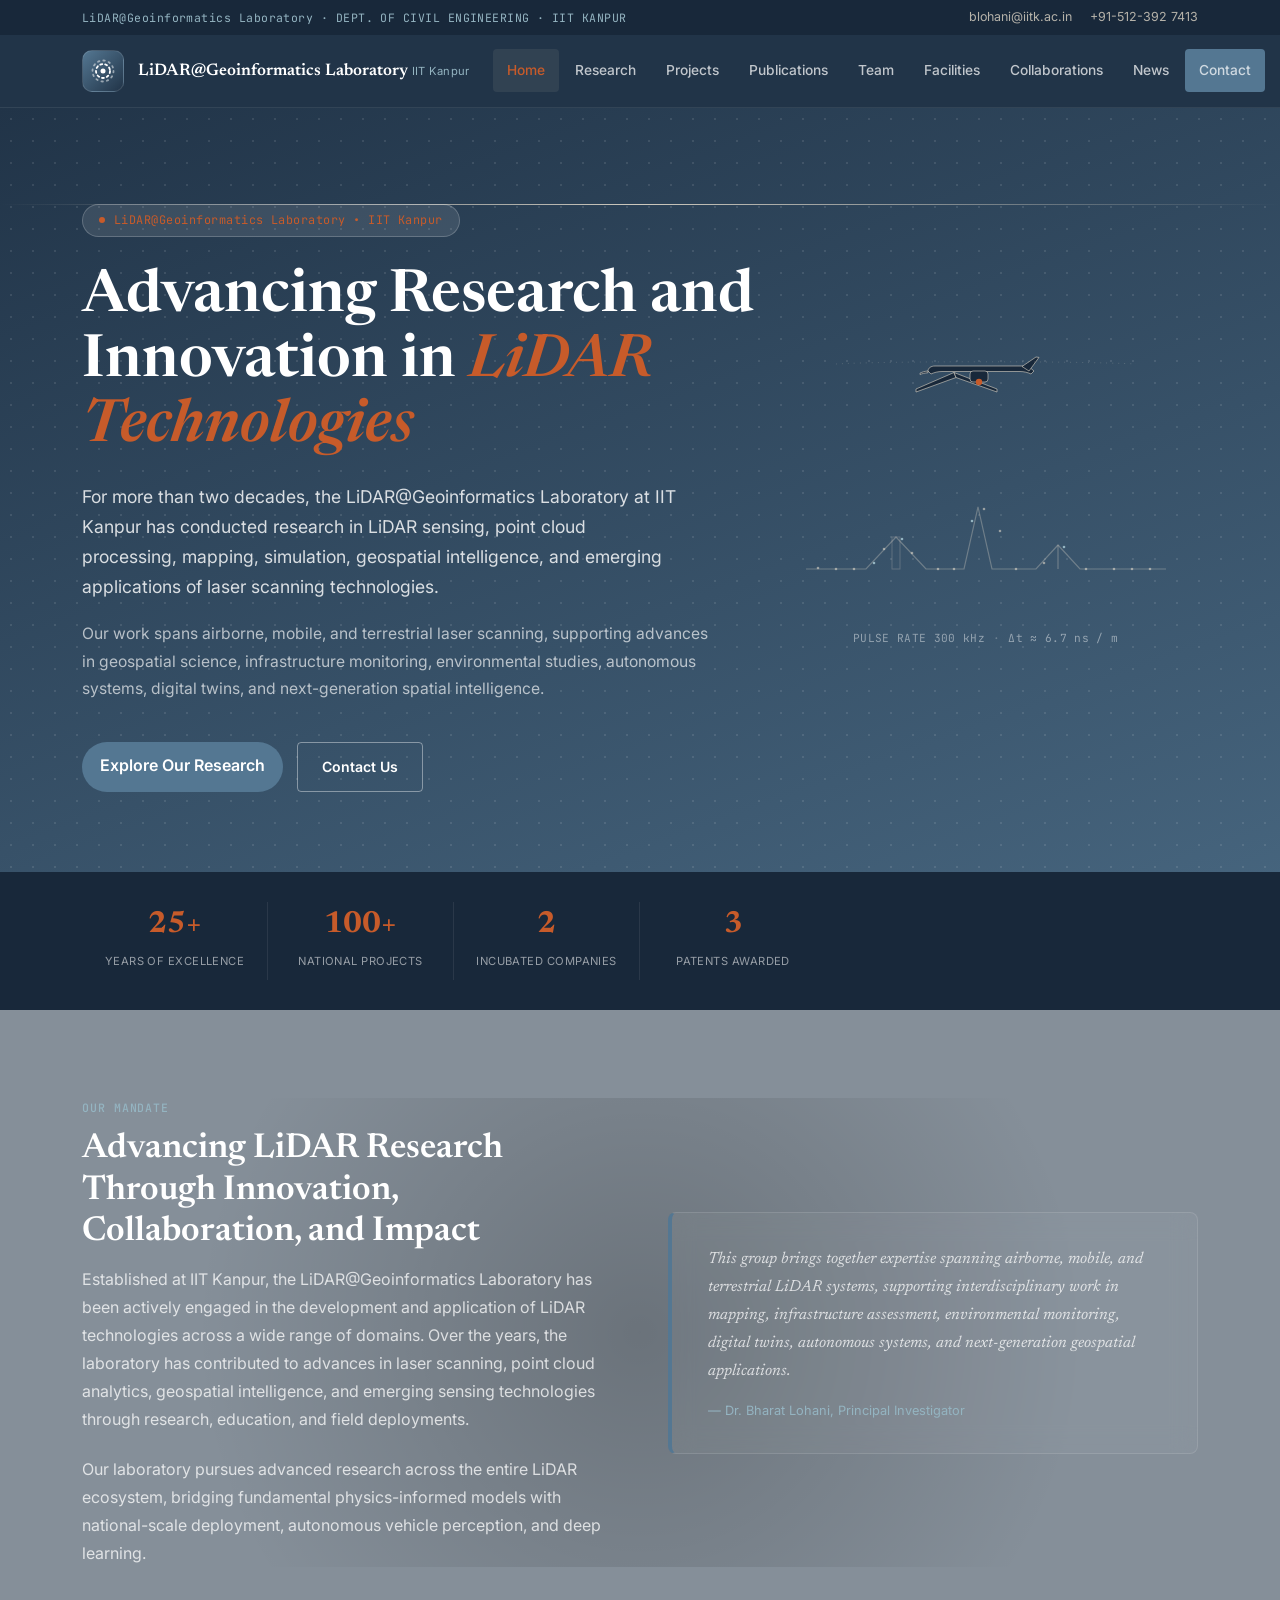
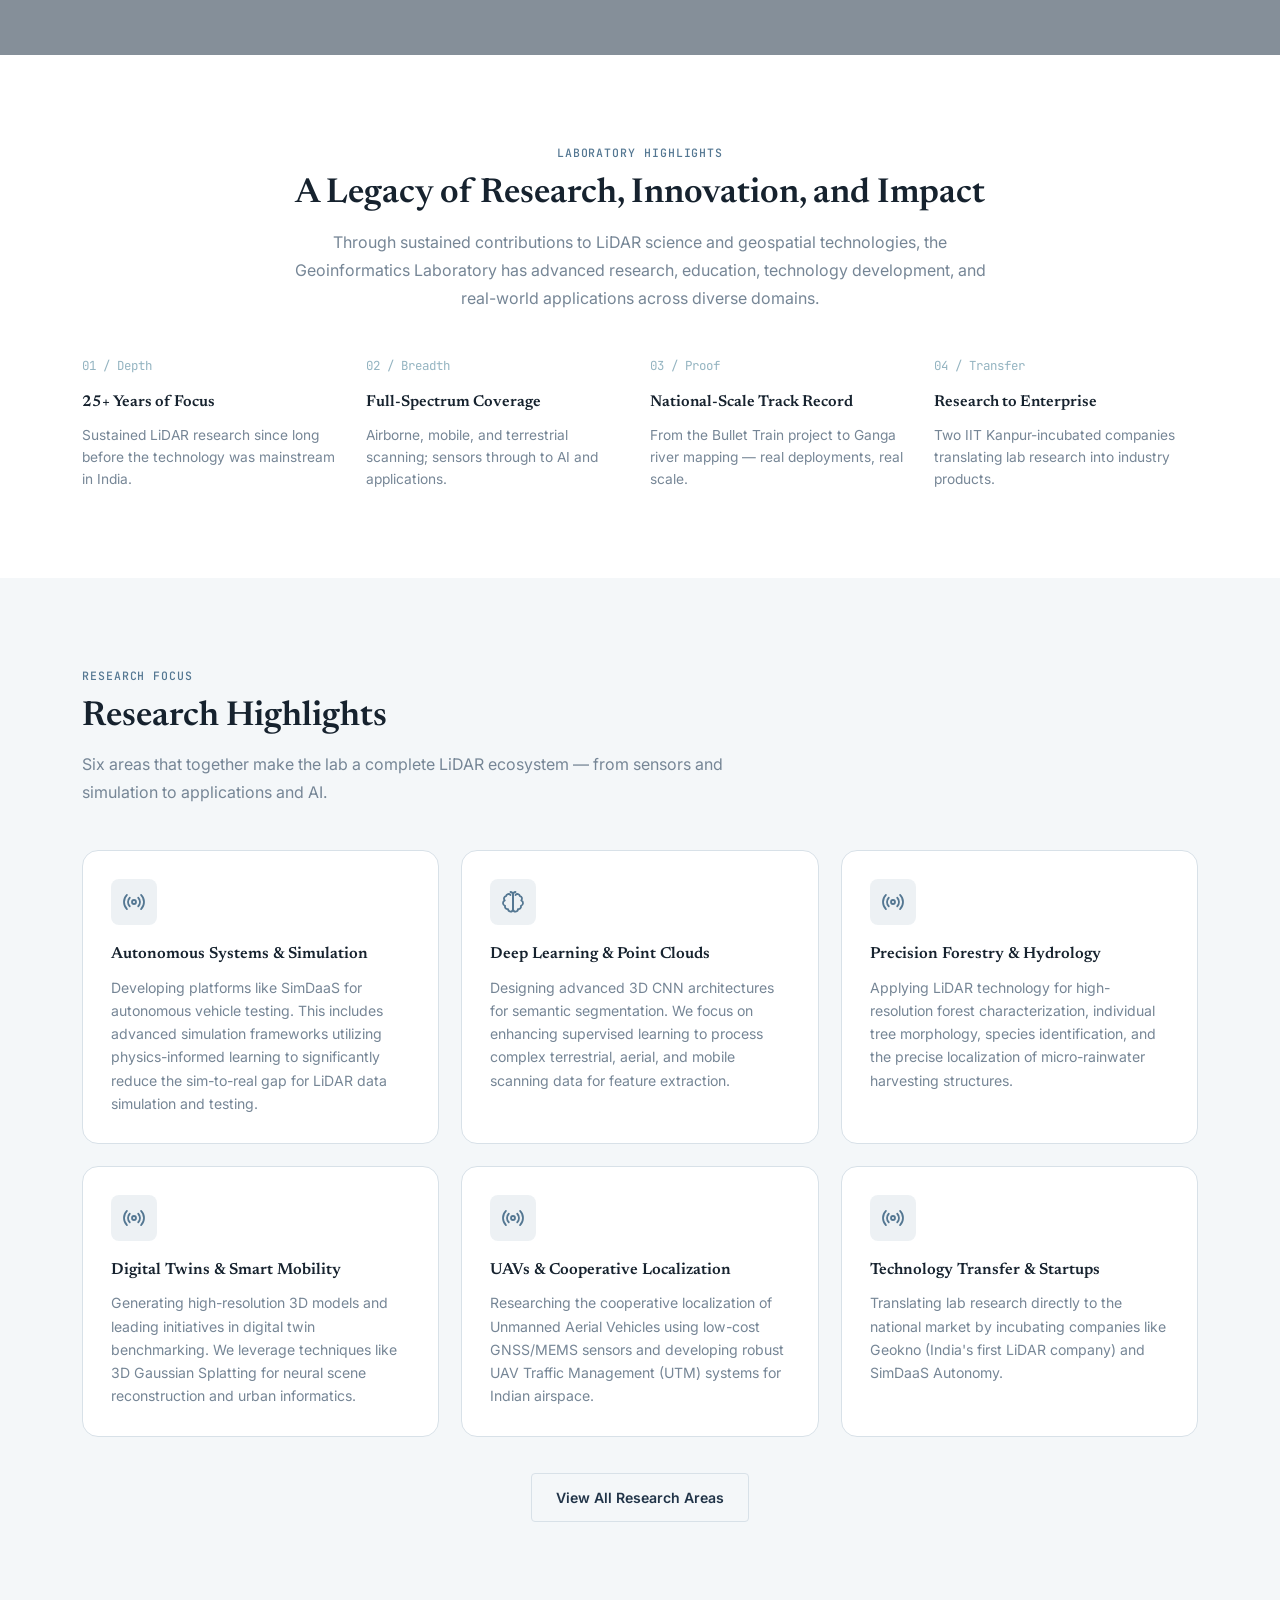
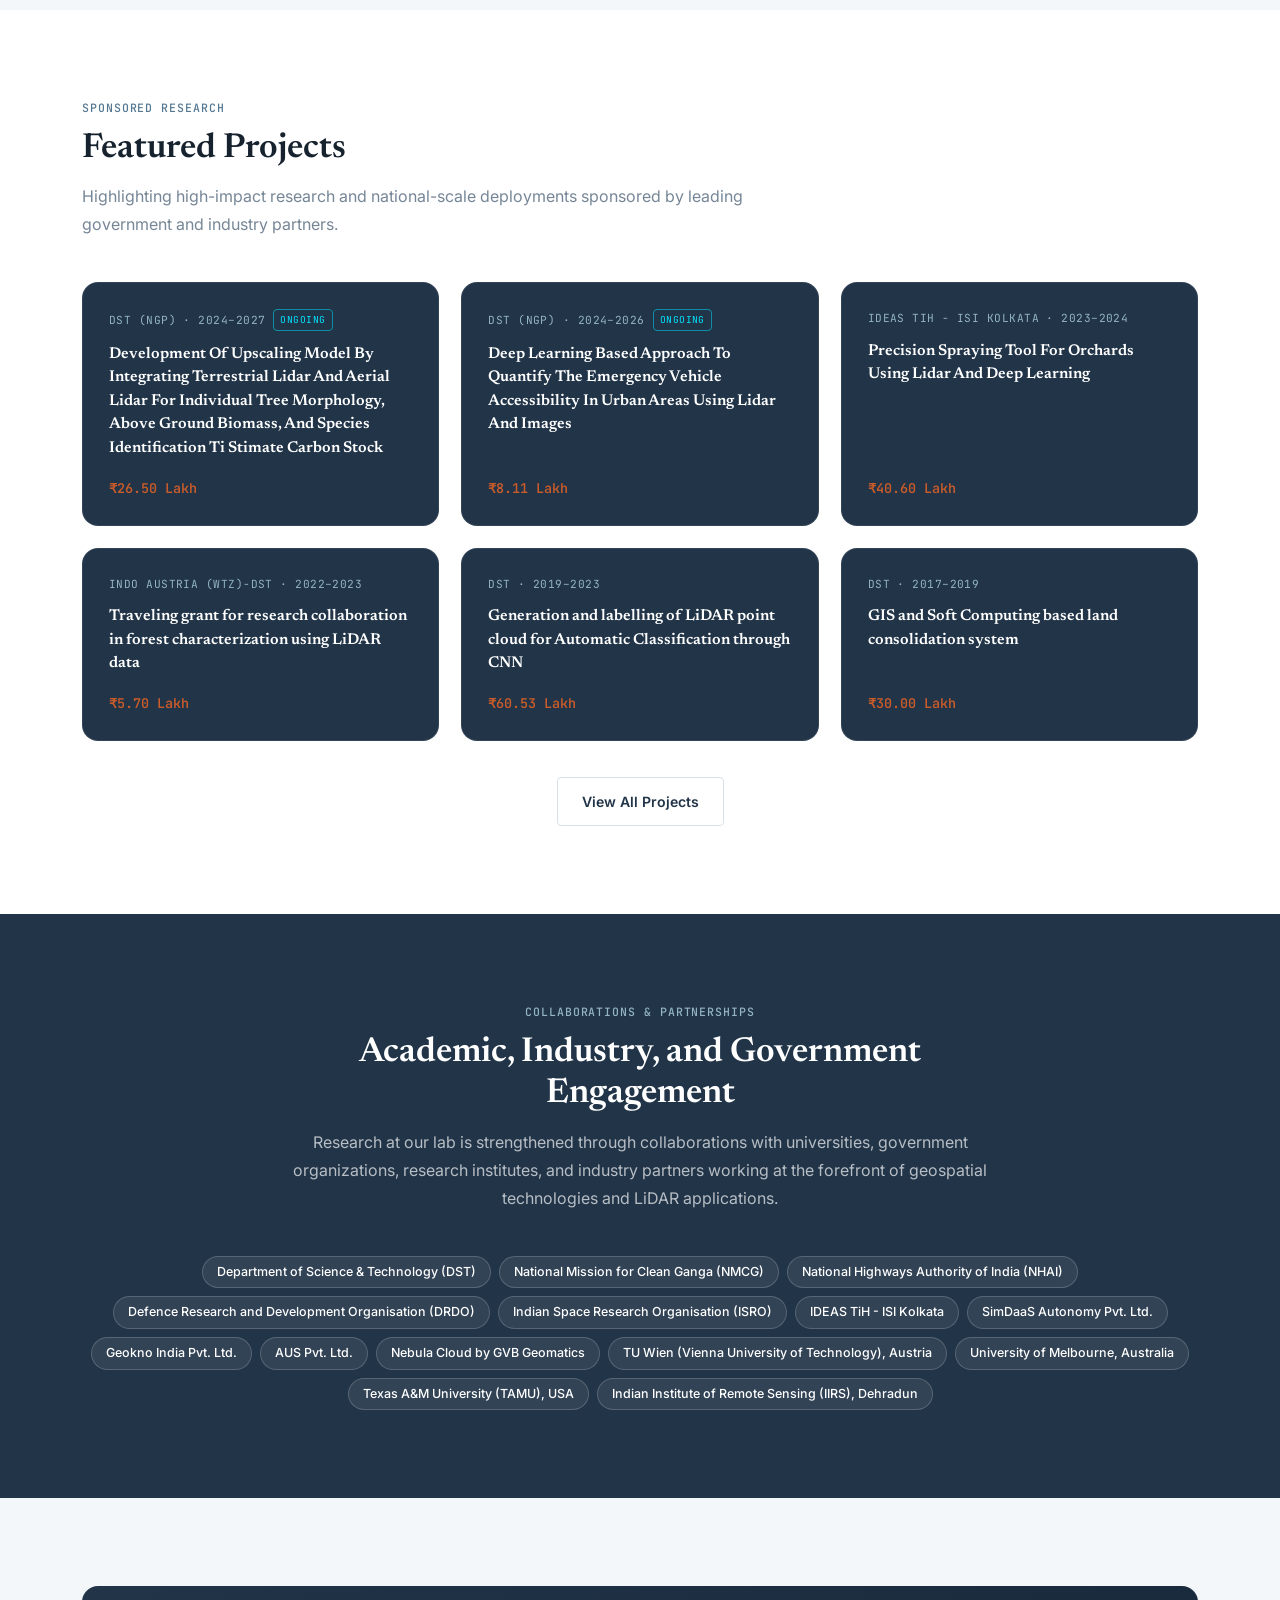
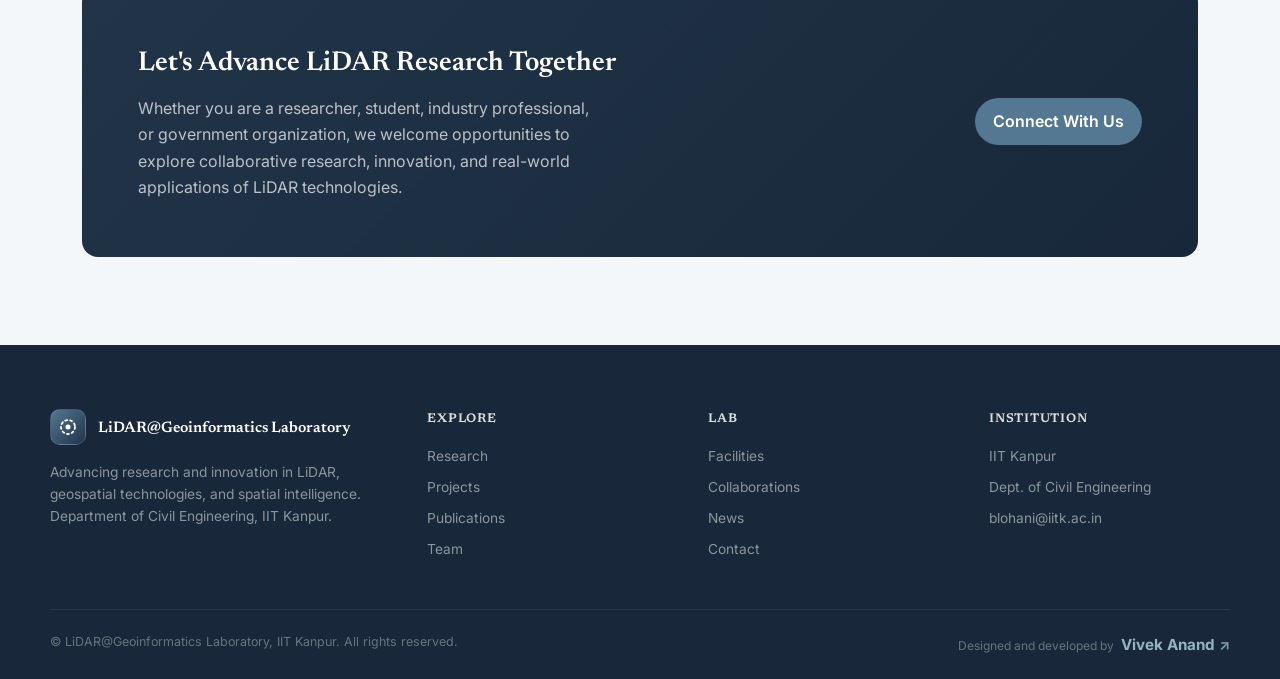
==== index.html @ 69f72c07 "Add files via upload" ====
<!DOCTYPE html>
<html lang="en">
<head>
<meta charset="UTF-8">
<meta name="viewport" content="width=device-width, initial-scale=1.0">
<title>LiDAR@Geoinformatics Laboratory | Department of Civil Engineering | IIT Kanpur</title>
<meta name="description" content="LiDAR@Geoinformatics Laboratory is a research group within the Geoinformatics Specialization, IIT Kanpur, advancing research in LiDAR sensing, geospatial science, point cloud analytics, mapping, digital twins, and spatial intelligence applications.">
<link rel="preconnect" href="https://fonts.googleapis.com">
<link rel="preconnect" href="https://fonts.gstatic.com" crossorigin>
<link rel="stylesheet" href="css/style.css">
<style>
  /* ── Home-only styles ── */
  .hero {
    background: linear-gradient(160deg, var(--navy) 0%, var(--steel) 140%);
    color: var(--white); position: relative; overflow: hidden;
    padding: 96px 0 80px;
  }
  .hero-inner { position: relative; z-index: 1; max-width: 760px; }
  .hero-eyebrow {
    display: inline-flex; align-items: center; gap: 9px;
    background: rgba(255,255,255,0.10); border: 1px solid rgba(255,255,255,0.2);
    border-radius: 100px; padding: 6px 16px;
    font-family: var(--f-mono); font-size: 0.74rem; letter-spacing: 0.04em;
    color: var(--sand); margin-bottom: 28px;
  }
  .hero-eyebrow .dot { width: 6px; height: 6px; border-radius: 50%; background: var(--sand); flex-shrink: 0; }
  .hero h1 {
    font-size: clamp(2.3rem, 5vw, 3.7rem); font-weight: 600; line-height: 1.1;
    color: var(--white); margin-bottom: 22px;
  }
  .hero h1 .accent { color: var(--sand); font-style: italic; }
  .hero-sub {
    font-size: 1.1rem; color: rgba(255,255,255,0.82); line-height: 1.7;
    max-width: 600px; margin-bottom: 18px;
  }
  .hero-tagline2 {
    font-size: 0.98rem; color: rgba(255,255,255,0.65); line-height: 1.75;
    max-width: 640px; margin-bottom: 40px;
  }
  .hero-ctas { display: flex; gap: 14px; flex-wrap: wrap; }
  .hero-side {
    position: absolute; right: 0; top: 0; bottom: 0; width: 46%;
    display: flex; align-items: center; justify-content: center;
  }
  @media (max-width: 980px) { .hero-side { display: none; } }

  /* ── LiDAR scanner visual ── */
  .lidar-wrap { position: relative; width: 380px; max-width: 100%; }
  .lidar-svg { width: 100%; height: auto; display: block; overflow: visible; }

  .lidar-sensor-body { fill: var(--navy-deep); stroke: rgba(234,224,207,0.55); stroke-width: 1; }
  .lidar-sensor-lens { fill: var(--sand); }
  .lidar-mast { stroke: rgba(234,224,207,0.35); stroke-width: 1.5; }

  .lidar-beam {
    stroke: var(--sand);
    stroke-width: 1.1;
    stroke-linecap: round;
    transform-origin: 183px 51px;
    opacity: 0;
    animation: beamFire 2.4s ease-in-out infinite;
  }
  .lidar-beam:nth-child(1) { animation-delay: 0s; }
  .lidar-beam:nth-child(2) { animation-delay: 0.12s; }
  .lidar-beam:nth-child(3) { animation-delay: 0.24s; }
  .lidar-beam:nth-child(4) { animation-delay: 0.36s; }
  .lidar-beam:nth-child(5) { animation-delay: 0.48s; }
  .lidar-beam:nth-child(6) { animation-delay: 0.60s; }
  .lidar-beam:nth-child(7) { animation-delay: 0.72s; }
  .lidar-beam:nth-child(8)  { animation-delay: 0.84s; }
  .lidar-beam:nth-child(9)  { animation-delay: 0.96s; }
  .lidar-beam:nth-child(10) { animation-delay: 1.08s; }
  .lidar-beam:nth-child(11) { animation-delay: 1.20s; }
  .lidar-beam:nth-child(12) { animation-delay: 1.32s; }
  .lidar-beam:nth-child(13) { animation-delay: 1.44s; }
  .lidar-beam:nth-child(14) { animation-delay: 1.56s; }
  .lidar-beam:nth-child(15) { animation-delay: 1.68s; }
  .lidar-beam:nth-child(16) { animation-delay: 1.80s; }
  .lidar-beam:nth-child(17) { animation-delay: 1.92s; }
  .lidar-beam:nth-child(18) { animation-delay: 2.04s; }
  .lidar-beam:nth-child(19) { animation-delay: 2.16s; }
  .lidar-beam:nth-child(20) { animation-delay: 2.28s; }
  .lidar-beam:nth-child(21) { animation-delay: 2.40s; }
  .lidar-beam:nth-child(22) { animation-delay: 2.52s; }
  .lidar-beam:nth-child(23) { animation-delay: 2.64s; }
  .lidar-beam:nth-child(24) { animation-delay: 2.76s; }
  .lidar-beam:nth-child(25) { animation-delay: 2.88s; }
  .lidar-beam:nth-child(26) { animation-delay: 3.00s; }
  .lidar-beam:nth-child(27) { animation-delay: 3.12s; }
  .lidar-beam:nth-child(28) { animation-delay: 3.24s; }
  .lidar-beam:nth-child(29) { animation-delay: 3.36s; }
  .lidar-beam:nth-child(30) { animation-delay: 3.48s; }
  .lidar-beam:nth-child(31) { animation-delay: 3.60s; }
  .lidar-beam:nth-child(32) { animation-delay: 3.72s; }
  .lidar-beam:nth-child(33) { animation-delay: 3.84s; }
  .lidar-beam:nth-child(34) { animation-delay: 3.96s; }
  .lidar-beam:nth-child(35) { animation-delay: 4.08s; }
  .lidar-beam:nth-child(36) { animation-delay: 4.20s; }
  @keyframes beamFire {
    0%   { opacity: 0; }
    6%   { opacity: 0.95; }
    28%  { opacity: 0.55; }
    40%  { opacity: 0; }
    100% { opacity: 0; }
  }

  .lidar-return {
    fill: var(--mist);
    opacity: 0;
    animation: returnPing 2.4s ease-in-out infinite;
  }
  @keyframes returnPing {
    0%   { opacity: 0; r: 1.4; }
    32%  { opacity: 0; }
    38%  { opacity: 1; r: 2.6; }
    55%  { opacity: 0.9; r: 1.8; }
    75%  { opacity: 0; r: 1.8; }
    100% { opacity: 0; }
  }

  .lidar-terrain { fill: none; stroke: rgba(234,224,207,0.3); stroke-width: 1.2; }
  .lidar-point { fill: rgba(234,224,207,0.55); }
  .lidar-point.bright { fill: var(--mist); }

  .lidar-caption {
    margin-top: 18px; text-align: center;
    font-family: var(--f-mono); font-size: 0.7rem; color: rgba(255,255,255,0.45);
    letter-spacing: 0.03em;
  }
  .lidar-caption .sep { margin: 0 8px; color: rgba(255,255,255,0.25); }

  /* Mission */
  .mission-quote {
    background: var(--white); border: 1px solid var(--line); border-left: 4px solid var(--steel);
    border-radius: var(--r); padding: 32px 36px; font-family: var(--f-display);
    font-size: 1.2rem; font-style: italic; color: var(--ink); line-height: 1.6;
  }
  .mission-quote cite { display: block; margin-top: 16px; font-family: var(--f-body); font-style: normal; font-size: 0.8rem; color: var(--muted); }

  /* Why unique */
  .why-grid { display: grid; grid-template-columns: repeat(4, 1fr); gap: 20px; }
  .why-card { text-align: left; }
  .why-num { font-family: var(--f-mono); font-size: 0.78rem; color: var(--mist); margin-bottom: 14px; }

  /* Featured projects strip */
  .feat-projects { display: grid; grid-template-columns: repeat(3, 1fr); gap: 22px; }
  .feat-card {
    background: var(--navy); color: rgba(255,255,255,0.85); border-radius: var(--r-lg);
    padding: 26px; border: 1px solid rgba(255,255,255,0.08);
  }
  .feat-card .ftag { font-family: var(--f-mono); font-size: 0.7rem; color: var(--mist); letter-spacing: 0.04em; text-transform: uppercase; margin-bottom: 12px; display: block; }
  .feat-card h3 { color: var(--white); font-size: 0.98rem; margin-bottom: 10px; line-height: 1.5; }
  .feat-card p { font-size: 0.84rem; color: rgba(255,255,255,0.6); }

  /* CTA band */
  .cta-band {
    background: linear-gradient(135deg, var(--navy) 0%, var(--navy-deep) 100%);
    color: var(--white); border-radius: var(--r-lg); padding: 56px 56px;
    display: flex; align-items: center; justify-content: space-between; gap: 32px; flex-wrap: wrap;
  }
  .cta-band h2 { color: var(--white); font-size: 1.7rem; max-width: 480px; }
  .cta-band p { color: rgba(255,255,255,0.7); margin-top: 8px; max-width: 460px; }

  @media (max-width: 980px) {
    .why-grid { grid-template-columns: 1fr 1fr; }
    .feat-projects { grid-template-columns: 1fr; }
    .cta-band { padding: 40px 28px; flex-direction: column; text-align: left; }
  }
  @media (max-width: 640px) { .why-grid { grid-template-columns: 1fr; } }
</style>
</head>
<body>

<div class="topbar">
  <div class="container">
    <span class="topbar-tag">LiDAR@Geoinformatics Laboratory · DEPT. OF CIVIL ENGINEERING · IIT KANPUR</span>
    <div class="topbar-links">
      <a href="mailto:blohani@iitk.ac.in">blohani@iitk.ac.in</a>
      <a href="tel:+915123927413">+91-512-392 7413</a>
    </div>
  </div>
</div>

<header class="site-nav">
  <div class="container nav-row">
    <a class="brand" href="index.html">
      <span class="brand-mark">
        <svg viewBox="0 0 24 24" fill="none" stroke="white" stroke-width="1.8" stroke-linecap="round" stroke-linejoin="round">
          <circle cx="12" cy="12" r="2.5" fill="white" stroke="none"/>
          <circle cx="12" cy="12" r="7" stroke-dasharray="2 3"/>
          <circle cx="12" cy="12" r="10.5" stroke-dasharray="1.5 4" opacity="0.5"/>
        </svg>
      </span>
      <span class="brand-text">
        <span class="b1">LiDAR@Geoinformatics Laboratory</span>
        <span class="b2">IIT Kanpur</span>
      </span>
    </a>
    <nav class="nav-links">
      <a href="index.html">Home</a>
      <a href="research.html">Research</a>
      <a href="projects.html">Projects</a>
      <a href="publications.html">Publications</a>
      <a href="team.html">Team</a>
      <a href="facilities.html">Facilities</a>
      <a href="collaborations.html">Collaborations</a>
      <a href="news.html">News</a>
      <a href="contact.html" class="nav-cta">Contact</a>
    </nav>
    <button class="nav-toggle" aria-label="Toggle menu">
      <svg viewBox="0 0 24 24" fill="none" stroke="currentColor" stroke-width="2" stroke-linecap="round"><line x1="3" y1="6" x2="21" y2="6"/><line x1="3" y1="12" x2="21" y2="12"/><line x1="3" y1="18" x2="21" y2="18"/></svg>
    </button>
  </div>
  <div class="mobile-menu">
    <a href="index.html">Home</a>
    <a href="research.html">Research</a>
    <a href="projects.html">Projects</a>
    <a href="publications.html">Publications</a>
    <a href="team.html">Team</a>
    <a href="facilities.html">Facilities</a>
    <a href="collaborations.html">Collaborations</a>
    <a href="news.html">News</a>
    <a href="contact.html">Contact</a>
  </div>
</header>

<main>

  <!-- HERO -->
  <section class="hero">
    <div class="scan-field"></div>
    <div class="scan-sweep"></div>
    <div class="container">
      <div class="hero-inner">
        <div class="hero-eyebrow">
          <span class="dot"></span>
          LiDAR@Geoinformatics Laboratory • IIT Kanpur
        </div>
        <h1>
        Advancing Research and Innovation in
        <span class="accent">LiDAR Technologies</span>
        </h1>
        <p class="hero-sub">
        For more than two decades, the LiDAR@Geoinformatics Laboratory at IIT Kanpur has conducted research in LiDAR sensing, point cloud processing, mapping, simulation, geospatial intelligence, and emerging applications of laser scanning technologies.
        </p>
        <p class="hero-tagline2">
        Our work spans airborne, mobile, and terrestrial laser scanning, supporting advances in geospatial science, infrastructure monitoring, environmental studies, autonomous systems, digital twins, and next-generation spatial intelligence.
        </p>
        <div class="hero-ctas">
          <a href="research.html" class="nav-cta">
            Explore Our Research
          </a>
          <a href="contact.html" class="btn btn-outline">
            Contact Us
          </a>
        </div>
        </div>
      </div>
    </div>
    

    <div class="hero-side">
      <div class="lidar-wrap">
        <svg class="lidar-svg" viewBox="0 0 380 280" xmlns="http://www.w3.org/2000/svg">
          <!-- aircraft carrying the sensor -->
          <g class="lidar-aircraft">
            <!-- fuselage -->
            <path d="M132,40 C132,37 135,35 139,35 L226,35 C231,35 235,37 238,40 L235,43 C232,41.5 228,40.5 224,40.5 L146,40.5 C142,40.5 138,41.5 135,43 Z" fill="var(--navy-deep)" stroke="rgba(234,224,207,0.55)" stroke-width="1"/>
            <!-- nose taper -->
            <path d="M132,40 C129,40.3 126,41 124,42.2 L124,43.5 C126,42.6 129,42 132,41.7 Z" fill="var(--navy-deep)" stroke="rgba(234,224,207,0.55)" stroke-width="1"/>
            <!-- tail fin -->
            <path d="M226,35.5 L240,26 L243,26.4 L233,40 Z" fill="var(--navy-deep)" stroke="rgba(234,224,207,0.55)" stroke-width="1"/>
            <!-- main wing -->
            <path d="M158,41.5 L120,58 L120,61 L160,46.5 Z" fill="var(--navy-deep)" stroke="rgba(234,224,207,0.55)" stroke-width="1"/>
            <path d="M158,41.5 L201,58 L201,61 L160,46.5 Z" fill="var(--navy-deep)" stroke="rgba(234,224,207,0.55)" stroke-width="1"/>
            <!-- belly-mounted sensor pod -->
            <rect class="lidar-sensor-body" x="174" y="40" width="18" height="11" rx="3"/>
            <circle class="lidar-sensor-lens" cx="183" cy="51" r="3.2"/>
          </g>
          <!-- flight path trail -->
          <path d="M40,33 C90,30 280,30 340,33" fill="none" stroke="rgba(234,224,207,0.18)" stroke-width="1" stroke-dasharray="1 5"/>

          <!-- ground / terrain silhouette receiving the scan -->
          <path class="lidar-terrain" d="M10,238 L70,238 L100,206 L130,238 L168,238 L182,176 L196,238 L240,238 L262,214 L284,238 L370,238"/>

          <!-- a small tree + building hinted on terrain for context -->
          <line x1="262" y1="214" x2="262" y2="238" stroke="rgba(234,224,207,0.3)" stroke-width="1.2"/>
          <rect x="96" y="206" width="8" height="32" fill="none" stroke="rgba(234,224,207,0.22)" stroke-width="1"/>

          <!-- fan of laser pulses, sweeping left to right across the swath -->
          <g>
            <line class="lidar-beam" x1="183" y1="51" x2="70" y2="238"/>
            <line class="lidar-beam" x1="183" y1="51" x2="100" y2="206"/>
            <line class="lidar-beam" x1="183" y1="51" x2="130" y2="238"/>
            <line class="lidar-beam" x1="183" y1="51" x2="182" y2="176"/>
            <line class="lidar-beam" x1="183" y1="51" x2="240" y2="238"/>
            <line class="lidar-beam" x1="183" y1="51" x2="262" y2="214"/>
            <line class="lidar-beam" x1="183" y1="51" x2="310" y2="238"/>
          </g>

          <!-- return pulses where beams strike the surface -->
          <g>
            <circle class="lidar-return" cx="70" cy="238" r="1.8" style="animation-delay:0s"/>
            <circle class="lidar-return" cx="100" cy="206" r="1.8" style="animation-delay:0.12s"/>
            <circle class="lidar-return" cx="130" cy="238" r="1.8" style="animation-delay:0.24s"/>
            <circle class="lidar-return" cx="182" cy="176" r="1.8" style="animation-delay:0.36s"/>
            <circle class="lidar-return" cx="240" cy="238" r="1.8" style="animation-delay:0.48s"/>
            <circle class="lidar-return" cx="262" cy="214" r="1.8" style="animation-delay:0.60s"/>
            <circle class="lidar-return" cx="310" cy="238" r="1.8" style="animation-delay:0.72s"/>
          </g>

          <!-- accumulated point cloud along the terrain, built from prior passes -->
          <g>
            <circle class="lidar-point" cx="22" cy="237" r="1.3"/>
            <circle class="lidar-point" cx="40" cy="238" r="1.3"/>
            <circle class="lidar-point" cx="58" cy="238" r="1.3"/>
            <circle class="lidar-point bright" cx="78" cy="232" r="1.3"/>
            <circle class="lidar-point" cx="88" cy="218" r="1.3"/>
            <circle class="lidar-point bright" cx="106" cy="208" r="1.3"/>
            <circle class="lidar-point" cx="116" cy="222" r="1.3"/>
            <circle class="lidar-point" cx="142" cy="238" r="1.3"/>
            <circle class="lidar-point" cx="158" cy="238" r="1.3"/>
            <circle class="lidar-point bright" cx="176" cy="190" r="1.3"/>
            <circle class="lidar-point" cx="188" cy="178" r="1.3"/>
            <circle class="lidar-point" cx="204" cy="200" r="1.3"/>
            <circle class="lidar-point" cx="220" cy="238" r="1.3"/>
            <circle class="lidar-point" cx="248" cy="232" r="1.3"/>
            <circle class="lidar-point bright" cx="268" cy="216" r="1.3"/>
            <circle class="lidar-point" cx="290" cy="238" r="1.3"/>
            <circle class="lidar-point" cx="318" cy="238" r="1.3"/>
            <circle class="lidar-point" cx="336" cy="238" r="1.3"/>
            <circle class="lidar-point" cx="354" cy="238" r="1.3"/>
          </g>
        </svg>
        <div class="lidar-caption">PULSE RATE 300 kHz<span class="sep">·</span>Δt ≈ 6.7 ns&nbsp;/&nbsp;m</div>
      </div>
    </div>
  </section>

  <!-- STATS -->
  <div class="stat-strip">
    <div class="container">
      <div class="stat-grid" id="stats-strip">
        <!-- populated by JS -->
      </div>
    </div>
  </div>

  <!-- MISSION -->
  <section class="section has-bg-video">
    <video class="bg-video" autoplay loop muted playsinline>
      <source src="css/vid.mp4" type="video/mp4">
    </video>
    <div class="bg-overlay"></div>

    <div class="container content-front">
      <div class="grid-2" style="align-items:center; gap:56px;">
        <div>
          <div class="kicker">Our Mandate</div>
          <h2 class="section-title"> Advancing LiDAR Research Through Innovation, Collaboration, and Impact </h2>
          <p class="section-desc" style="margin-bottom:22px;"> Established at IIT Kanpur, the LiDAR@Geoinformatics Laboratory has been actively engaged in the development and application of LiDAR technologies across a wide range of domains. Over the years, the laboratory has contributed to advances in laser scanning, point cloud analytics, geospatial intelligence, and emerging sensing technologies through research, education, and field deployments. </p>
          <p class="section-desc" id="lab-desc"></p>
        </div>
        <div class="mission-quote">
          <p class="section-desc"> This group brings together expertise spanning airborne, mobile, and terrestrial LiDAR systems, supporting interdisciplinary work in mapping, infrastructure assessment, environmental monitoring, digital twins, autonomous systems, and next-generation geospatial applications. </p>
          <cite>— Dr. Bharat Lohani, Principal Investigator</cite>
        </div>
      </div>
    </div>
  </section>

  <!-- WHY UNIQUE -->
  <section class="section alt">
    <div class="container">
      <div class="section-head center">
        <div class="kicker">Laboratory Highlights</div>
        <h2 class="section-title">A Legacy of Research, Innovation, and Impact</h2>
        <p class="section-desc">Through sustained contributions to LiDAR science and geospatial technologies, the Geoinformatics Laboratory has advanced research, education, technology development, and real-world applications across diverse domains.</p>
      </div>
      <div class="why-grid">
        <div class="why-card">
          <div class="why-num">01 / Depth</div>
          <h3 style="font-size:0.98rem;margin-bottom:8px;">25+ Years of Focus</h3>
          <p style="font-size:0.86rem;color:var(--muted);line-height:1.6;">Sustained LiDAR research since long before the technology was mainstream in India.</p>
        </div>
        <div class="why-card">
          <div class="why-num">02 / Breadth</div>
          <h3 style="font-size:0.98rem;margin-bottom:8px;">Full-Spectrum Coverage</h3>
          <p style="font-size:0.86rem;color:var(--muted);line-height:1.6;">Airborne, mobile, and terrestrial scanning; sensors through to AI and applications.</p>
        </div>
        <div class="why-card">
          <div class="why-num">03 / Proof</div>
          <h3 style="font-size:0.98rem;margin-bottom:8px;">National-Scale Track Record</h3>
          <p style="font-size:0.86rem;color:var(--muted);line-height:1.6;">From the Bullet Train project to Ganga river mapping — real deployments, real scale.</p>
        </div>
        <div class="why-card">
          <div class="why-num">04 / Transfer</div>
          <h3 style="font-size:0.98rem;margin-bottom:8px;">Research to Enterprise</h3>
          <p style="font-size:0.86rem;color:var(--muted);line-height:1.6;">Two IIT Kanpur-incubated companies translating lab research into industry products.</p>
        </div>
      </div>
    </div>
  </section>

  <!-- RESEARCH HIGHLIGHTS -->
  <section class="section">
    <div class="container">
      <div class="section-head">
        <div class="kicker">Research Focus</div>
        <h2 class="section-title">Research Highlights</h2>
        <p class="section-desc">Six areas that together make the lab a complete LiDAR ecosystem — from sensors and simulation to applications and AI.</p>
      </div>
      <div class="grid-3" id="focus-grid">
        <!-- populated by JS -->
      </div>
      <div style="text-align:center;margin-top:36px;">
        <a href="research.html" class="btn btn-outline-dark">View All Research Areas</a>
      </div>
    </div>
  </section>

  <!-- FEATURED PROJECTS -->
  <section class="section alt">
    <div class="container">
      <div class="section-head">
        <div class="kicker">Sponsored Research</div>
        <h2 class="section-title">Featured Projects</h2>
        <p class="section-desc">Highlighting high-impact research and national-scale deployments sponsored by leading government and industry partners.</p>
      </div>
      <div class="feat-projects" id="feat-projects">
        </div>
      <div style="text-align:center;margin-top:36px;">
        <a href="projects.html" class="btn btn-outline-dark">View All Projects</a>
      </div>
    </div>
  </section>

  <!-- COLLABORATIONS STRIP -->
  <section class="section navy">
    <div class="container">
        <div class="section-head center">
            <div class="kicker">Collaborations & Partnerships</div>
            <h2 class="section-title">
                Academic, Industry, and Government Engagement
            </h2>
            <p class="section-desc">
              Research at our lab is strengthened through collaborations with universities, government organizations, research institutes, and industry partners working at the forefront of geospatial technologies and LiDAR applications.
            </p>
        </div>
        <div class="tag-row" id="collab-tags" style="justify-content:center;">
            <!-- populated by JS -->
        </div>
    </div>
</section>

  <!-- CTA -->
  <section class="section">
    <div class="container">
        <div class="cta-band">
            <div>
                <h2>
                    Let's Advance LiDAR Research Together
                </h2>
                <p>
                    Whether you are a researcher, student, industry professional, or government organization, we welcome opportunities to explore collaborative research, innovation, and real-world applications of LiDAR technologies.
                </p>
            </div>
            <a href="contact.html" class="nav-cta">
                Connect With Us
            </a>
        </div>
    </div>
</section>

</main>

<footer class="site-footer">
  <div class="container footer-top">
    <div class="footer-grid">
      <div class="footer-col">
        <div class="footer-brand">
          <span class="brand-mark" style="width:36px;height:36px;">
            <svg viewBox="0 0 24 24" fill="none" stroke="white" stroke-width="1.8" stroke-linecap="round" stroke-linejoin="round" width="20" height="20">
              <circle cx="12" cy="12" r="2.5" fill="white" stroke="none"/>
              <circle cx="12" cy="12" r="7" stroke-dasharray="2 3"/>
            </svg>
          </span>
          <span class="brand-text"><span class="b1" style="font-size:0.95rem;">LiDAR@Geoinformatics Laboratory</span></span>
        </div>
        <p>Advancing research and innovation in LiDAR, geospatial technologies, and spatial intelligence. Department of Civil Engineering, IIT Kanpur.</p>
      </div>
      <div class="footer-col">
        <h4>Explore</h4>
        <a href="research.html">Research</a>
        <a href="projects.html">Projects</a>
        <a href="publications.html">Publications</a>
        <a href="team.html">Team</a>
      </div>
      <div class="footer-col">
        <h4>Lab</h4>
        <a href="facilities.html">Facilities</a>
        <a href="collaborations.html">Collaborations</a>
        <a href="news.html">News</a>
        <a href="contact.html">Contact</a>
      </div>
      <div class="footer-col">
        <h4>Institution</h4>
        <a href="https://www.iitk.ac.in" target="_blank" rel="noopener">IIT Kanpur</a>
        <a href="https://www.iitk.ac.in/ce/" target="_blank" rel="noopener">Dept. of Civil Engineering</a>
        <a href="mailto:blohani@iitk.ac.in">blohani@iitk.ac.in</a>
      </div>
    </div>
  </div>
  <div class="container footer-bottom">
    <span>
        © LiDAR@Geoinformatics Laboratory, IIT Kanpur. All rights reserved.
    </span>

    <span class="footer-credit">
      Designed and developed by
      <a href="https://home.iitk.ac.in/~viveka21/"
         target="_blank"
         rel="noopener"
         class="developer-link">
         Vivek Anand
      </a>
  </span>
</div>
</footer>

<script src="js/main.js"></script>
<script>
GeoLab.fetchJSON('data/lab.json').then(function (lab) {
  document.getElementById('lab-desc').textContent = lab.description;
  renderStats(lab.stats);
  renderFocusAreas(lab.focus_areas);
}).catch(function () {
  GeoLab.showError(document.getElementById('focus-grid'), 'research focus areas');
});

GeoLab.fetchJSON('data/projects.json').then(function (data) {
  renderFeaturedProjects(data.projects);
}).catch(function () {
  GeoLab.showError(document.getElementById('feat-projects'), 'featured projects');
});

GeoLab.fetchJSON('data/collaborations.json').then(function (data) {
  renderCollabTags(data);
}).catch(function () {
  GeoLab.showError(document.getElementById('collab-tags'), 'collaborations');
});

function renderStats(stats) {
  document.getElementById('stats-strip').innerHTML = stats.map(function (s) {
    return '<div class="stat-cell"><span class="stat-num">' + GeoLab.escapeHTML(s.value) + '</span><span class="stat-label">' + GeoLab.escapeHTML(s.label) + '</span></div>';
  }).join('');
}

function renderFocusAreas(areas) {
  document.getElementById('focus-grid').innerHTML = areas.map(function (a) {
    return '<div class="card"><div class="card-icon">' + GeoLab.svgIcon(a.icon) + '</div><h3>' + GeoLab.escapeHTML(a.title) + '</h3><p>' + GeoLab.escapeHTML(a.description) + '</p></div>';
  }).join('');
}

function renderFeaturedProjects(projects) {
  // 1. Grab all ongoing projects
  var featured = projects.filter(function (p) { return p.status === 'ongoing'; });
  
  // 2. If we have fewer than 6 ongoing, fill the rest with completed projects
  if (featured.length < 6) {
    var completed = projects.filter(function (p) { return p.status !== 'ongoing'; });
    featured = featured.concat(completed.slice(0, 6 - featured.length));
  } else {
    // Cap at 6 if there are tons of ongoing ones
    featured = featured.slice(0, 6);
  }

  // 3. Render the HTML
  document.getElementById('feat-projects').innerHTML = featured.map(function (p) {
    // Create a slick neon badge for ongoing projects
    var statusBadge = p.status === 'ongoing' 
        ? '<span style="color: #00e5ff; border: 1px solid rgba(0, 229, 255, 0.5); padding: 2px 6px; border-radius: 4px; font-size: 0.6rem; margin-left: 8px; vertical-align: middle;">ONGOING</span>' 
        : '';

    return `
      <div class="feat-card" style="display: flex; flex-direction: column; justify-content: space-between;">
        <div>
          <span class="ftag" style="display: flex; align-items: center; margin-bottom: 12px;">
            ${GeoLab.escapeHTML(p.sponsor)} · ${GeoLab.escapeHTML(p.period)} ${statusBadge}
          </span>
          <h3 style="margin-bottom: 16px;">${GeoLab.escapeHTML(p.title)}</h3>
        </div>
        <p style="font-family: var(--f-mono); color: var(--sand); font-weight: 600;">${GeoLab.escapeHTML(p.amount)}</p>
      </div>
    `;
  }).join('');
}

function renderCollabTags(data) {
  var all = [].concat(data.government || [], data.industry || [], data.academic || []);
  document.getElementById('collab-tags').innerHTML = all.map(function (c) {
    return '<span class="tag" style="background:rgba(255,255,255,0.08);color:#fff;border-color:rgba(255,255,255,0.18);">' + GeoLab.escapeHTML(c.name) + '</span>';
  }).join('');
}
</script>
</body>
</html>
---- css/style.css ----
/* ============================================================
   Geoinformatics Laboratory — IIT Kanpur
   Shared design system
   ============================================================ */

@import url('https://fonts.googleapis.com/css2?family=Newsreader:ital,opsz,wght@0,6..72,400;0,6..72,500;0,6..72,600;0,6..72,700;1,6..72,400&family=Inter:wght@400;500;600;700&family=JetBrains+Mono:wght@400;500&display=swap');
:root {

  --navy:        #213448;
  --navy-deep:   #18283a;
  --steel:       #547792;
  --mist:        #94B4C1;
  --sand:        #c75b2a;

  --accent:      #5FD3E8;

  --ink:         #16222e;
  --body:        #465766;
  --muted:       #768696;

  --line:        #d8e1e8;
  --line-soft:   #edf2f5;

  --white:       #ffffff;
  --off-white:   #fafbfd;
  --paper:       #f4f7f9;

  --navy-05:     rgba(33,52,72,.05);
  --navy-08:     rgba(33,52,72,.08);
  --navy-12:     rgba(33,52,72,.12);

  --steel-10:    rgba(84,119,146,.10);
  --steel-15:    rgba(84,119,146,.15);

  --mist-20:     rgba(148,180,193,.20);

  --ok:          #3f7a5c;
  --ok-bg:       #e7f1ea;

  --f-display:'Newsreader',Georgia,serif;
  --f-body:'Inter',system-ui,sans-serif;
  --f-mono:'JetBrains Mono',monospace;

  --r-sm:4px;
  --r:8px;
  --r-lg:16px;

  --shadow-sm:0 1px 2px rgba(22,34,46,.06);
  --shadow:0 4px 16px rgba(22,34,46,.08);
  --shadow-lg:0 12px 36px rgba(22,34,46,.14);

  --max:1180px;
}


@media (prefers-reduced-motion: reduce) {
  *, *::before, *::after { animation-duration: 0.001ms !important; animation-iteration-count: 1 !important; transition-duration: 0.001ms !important; scroll-behavior: auto !important; }
}

* , *::before, *::after { box-sizing: border-box; margin: 0; padding: 0; }
html { scroll-behavior: smooth; }
body {
  font-family: var(--f-body);
  background: var(--paper);
  color: var(--body);
  font-size: 16px;
  line-height: 1.65;
  -webkit-font-smoothing: antialiased;
}
img { max-width: 100%; display: block; }
a { color: inherit; }
:focus-visible { outline: 2px solid var(--steel); outline-offset: 3px; border-radius: 2px; }

h1, h2, h3, h4 { font-family: var(--f-display); color: var(--ink); font-weight: 600; }

.mono { font-family: var(--f-mono); }

.container { max-width: var(--max); margin: 0 auto; padding: 0 32px; }

/* ============================================================
   Scan-line texture (signature motif)
   A thin horizontal sweep + faint point-cloud dot field, used
   sparingly to evoke an actual LiDAR scan raster rather than
   generic decoration.
   ============================================================ */
.scan-field {
  position: absolute; inset: 0;
  background-image:
    radial-gradient(rgba(255,255,255,0.10) 1px, transparent 1px);
  background-size: 22px 22px;
  pointer-events: none;
}
.scan-sweep {
  position: absolute; left: 0; right: 0; height: 1px;
  background: linear-gradient(90deg, transparent, rgba(234,224,207,0.85), transparent);
  animation: sweep 6s ease-in-out infinite;
  pointer-events: none;
}
@keyframes sweep {
  0%   { top: 6%; opacity: 0; }
  8%   { opacity: 1; }
  50%  { top: 94%; opacity: 1; }
  58%  { opacity: 0; }
  100% { top: 94%; opacity: 0; }
}

/* ============================================================
   Top utility bar + Nav
   ============================================================ */
.topbar {
  background: var(--navy-deep);
  color: rgba(234,224,207,0.75);
  font-size: 0.78rem;
  padding: 7px 0;
}
.topbar .container { display: flex; justify-content: space-between; align-items: center; flex-wrap: wrap; gap: 6px; }
.topbar-tag { letter-spacing: 0.04em; font-family: var(--f-mono); font-size: 0.72rem; color: var(--mist); }
.topbar a { color: rgba(234,224,207,0.75); text-decoration: none; }
.topbar a:hover { color: var(--sand); }
.topbar-links { display: flex; gap: 18px; }

header.site-nav {
  position: sticky; top: 0; z-index: 200;
  background: var(--navy);
  border-bottom: 1px solid rgba(255,255,255,0.08);
}
.nav-row {
  display: flex; align-items: center; justify-content: space-between;
  height: 72px;
  gap: 24px;
}
.brand { display: flex; align-items: center; gap: 14px; text-decoration: none; flex-shrink: 0; }
.brand-mark {
  width: 42px; height: 42px; flex-shrink: 0;
  border-radius: 10px;
  background: linear-gradient(135deg, var(--steel), var(--navy));
  display: flex; align-items: center; justify-content: center;
  border: 1px solid rgba(255,255,255,0.12);
}
.brand-mark svg { width: 24px; height: 24px; }
.brand-text { line-height: 1.25; }
.brand-text .b1 { font-family: var(--f-display); font-weight: 600; font-size: 1.05rem; color: var(--white); }
.brand-text .b2 { font-size: 0.7rem; color: var(--mist); letter-spacing: 0.02em; }

.nav-links { display: flex; align-items: center; gap: 2px; }
.nav-links a {
  font-size: 0.86rem; font-weight: 500; color: rgba(255,255,255,0.72);
  text-decoration: none; padding: 10px 14px; border-radius: var(--r-sm);
  transition: color 0.15s, background 0.15s;
  white-space: nowrap;
}
.nav-links a:hover { color: var(--white); background: rgba(255,255,255,0.07); }
.nav-links a.active { color: var(--sand); background: rgba(234,224,207,0.08); }
.nav-cta{
  background: var(--steel);
  color: white;
  padding: 10px 18px;
  border-radius: 999px;
  text-decoration: none;
  font-weight: 600;
  transition: all .25s ease;
}

.nav-cta:hover{
  background: var(--navy);
  transform: translateY(-2px);
}

.nav-toggle {
  display: none; background: none; border: none; cursor: pointer;
  width: 38px; height: 38px; color: var(--white);
}
.nav-toggle svg { width: 24px; height: 24px; }

/* Hide mobile menu globally on desktop */
.mobile-menu {
  display: none;
}

@media (max-width: 1020px) {
  .nav-links { display: none; }
  .nav-toggle { display: flex; align-items: center; justify-content: center; }
  
  .mobile-menu {
    /* Base display: none is now handled globally above, 
       we just define how it should look here */
    flex-direction: column;
    background: var(--navy-deep);
    border-top: 1px solid rgba(255,255,255,0.08);
    padding: 8px 24px 18px;
  }
  .mobile-menu.open { display: flex; }
  .mobile-menu a {
    color: rgba(255,255,255,0.8); text-decoration: none;
    padding: 12px 4px; font-size: 0.95rem; font-weight: 500;
    border-bottom: 1px solid rgba(255,255,255,0.06);
  }
  .mobile-menu a.active { color: var(--sand); }
}

/* ============================================================
   Page header (used on every interior page)
   ============================================================ */
.page-header {
  background: linear-gradient(160deg, var(--navy) 0%, var(--steel) 130%);
  color: var(--white);
  padding: 64px 0 56px;
  position: relative;
  overflow: hidden;
}
.page-header .container { position: relative; z-index: 1; }
.page-eyebrow {
  display: inline-flex; align-items: center; gap: 8px;
  font-family: var(--f-mono); font-size: 0.74rem; letter-spacing: 0.06em;
  text-transform: uppercase; color: var(--sand);
  margin-bottom: 18px;
}
.page-eyebrow::before { content: '◆'; font-size: 0.6rem; color: var(--mist); }
.page-header h1 {
  font-size: clamp(2rem, 4vw, 2.85rem);
  color: var(--white); line-height: 1.15; max-width: 760px; font-weight: 600;
}
.page-header p.lead {
  margin-top: 16px; font-size: 1.05rem; color: rgba(255,255,255,0.78);
  max-width: 640px; line-height: 1.7;
}
.breadcrumb {
  font-size: 0.78rem; color: rgba(255,255,255,0.55); margin-bottom: 20px;
}
.breadcrumb a { text-decoration: none; color: rgba(255,255,255,0.55); }
.breadcrumb a:hover { color: var(--sand); }

/* ============================================================
   Section scaffolding
   ============================================================ */
main { display: block; }
.section { padding: 88px 0; }
.section.tight { padding: 56px 0; }
.section.alt { background: var(--white); }
.section.navy { background: var(--navy); color: rgba(255,255,255,0.82); }
.section.navy h2 { color: var(--white); }
.section.sand { background: var(--sand-40); }
.section-head { margin-bottom: 44px; max-width: 720px; }
.section-head.center { margin-left: auto; margin-right: auto; text-align: center; }
.kicker {
  font-family: var(--f-mono); font-size: 0.72rem; letter-spacing: 0.08em;
  text-transform: uppercase; color: var(--steel); margin-bottom: 12px; font-weight: 500;
}
.section.navy .kicker { color: var(--mist); }
h2.section-title {
  font-size: clamp(1.6rem, 3vw, 2.15rem); line-height: 1.2; margin-bottom: 12px;
}
.section-desc { color: var(--muted); font-size: 1rem; line-height: 1.75; }
.section.navy .section-desc { color: rgba(255,255,255,0.68); }

/* ============================================================
   Buttons
   ============================================================ */
.btn {
  display: inline-flex; align-items: center; gap: 8px;
  font-size: 0.88rem; font-weight: 600; text-decoration: none;
  padding: 12px 24px; border-radius: var(--r-sm); border: none; cursor: pointer;
  transition: transform 0.15s, box-shadow 0.15s, background 0.15s, color 0.15s, border-color .15s;
}
.btn:hover { transform: translateY(-1px); }
.btn-primary{
  background: var(--steel);
  color: var(--white);
  border: none;
}

.btn-primary:hover{
  background: var(--navy);
  color: var(--white);
  box-shadow: var(--shadow);
}
.btn-dark { background: var(--navy); color: var(--white); }
.btn-dark:hover { background: var(--navy-deep); box-shadow: var(--shadow); }
.btn-outline { background: transparent; color: var(--white); border: 1.5px solid rgba(255,255,255,0.4); }
.btn-outline:hover { background: rgba(255,255,255,0.1); border-color: rgba(255,255,255,0.7); }
.btn-outline-dark { background: transparent; color: var(--navy); border: 1.5px solid var(--line); }
.btn-outline-dark:hover { border-color: var(--steel); background: var(--steel-10); }
.btn-sm { padding: 8px 16px; font-size: 0.8rem; }

/* ============================================================
   Stat strip
   ============================================================ */
.stat-strip { background: var(--navy-deep); }
.stat-grid {
  display: grid; grid-template-columns: repeat(6, 1fr);
  padding: 30px 0;
}
.stat-cell { text-align: center; padding: 8px 14px; border-right: 1px solid rgba(255,255,255,0.08); }
.stat-cell:last-child { border-right: none; }
.stat-num {
  font-family: var(--f-display); font-size: 1.9rem; font-weight: 700;
  color: var(--sand); line-height: 1; margin-bottom: 6px; display: block;
}
.stat-label { font-size: 0.7rem; color: rgba(255,255,255,0.55); text-transform: uppercase; letter-spacing: 0.04em; line-height: 1.4; }

/* ============================================================
   Cards
   ============================================================ */
.card {
  background: var(--white); border: 1px solid var(--line);
  border-radius: var(--r-lg); padding: 28px;
  transition: border-color 0.2s, box-shadow 0.2s, transform 0.2s;
}
.card:hover { border-color: var(--steel); box-shadow: var(--shadow); transform: translateY(-3px); }
.card-icon {
  width: 46px; height: 46px; border-radius: var(--r);
  background: var(--steel-10); display: flex; align-items: center; justify-content: center;
  margin-bottom: 16px;
}
.card-icon svg { width: 24px; height: 24px; stroke: var(--steel); }
.card h3 { font-size: 1rem; font-weight: 600; margin-bottom: 8px; }
.card p { font-size: 0.88rem; color: var(--muted); line-height: 1.65; }

.grid-3 { display: grid; grid-template-columns: repeat(3, 1fr); gap: 22px; }
.grid-2 { display: grid; grid-template-columns: repeat(2, 1fr); gap: 22px; }
.grid-4 { display: grid; grid-template-columns: repeat(4, 1fr); gap: 20px; }

/* ============================================================
   Tags / pills
   ============================================================ */
.tag {
  display: inline-block; background: var(--steel-10); color: var(--navy);
  border: 1px solid var(--mist-20); border-radius: 100px; padding: 5px 14px;
  font-size: 0.78rem; font-weight: 500;
}
.tag-row { display: flex; flex-wrap: wrap; gap: 8px; }
.badge {
  display: inline-flex; align-items: center; gap: 6px;
  font-size: 0.68rem; font-weight: 700; text-transform: uppercase; letter-spacing: 0.05em;
  padding: 4px 11px; border-radius: 100px;
}
.badge-ongoing { background: var(--ok-bg); color: var(--ok); }
.badge-completed { background: var(--line-soft); color: var(--muted); }
.badge-navy { background: var(--navy-08); color: var(--navy); }

/* ============================================================
   Filter buttons (publications / projects / news)
   ============================================================ */
.filter-row { display: flex; flex-wrap: wrap; gap: 8px; margin-bottom: 32px; }
.filter-btn {
  padding: 7px 16px; border-radius: 100px; font-size: 0.82rem; font-weight: 500;
  border: 1.5px solid var(--line); background: var(--white); color: var(--muted);
  cursor: pointer; transition: all 0.15s;
}
.filter-btn:hover { border-color: var(--steel); color: var(--navy); }
.filter-btn.active { background: var(--navy); color: var(--white); border-color: var(--navy); }

/* ============================================================
   List rows (publications, awards, news)
   ============================================================ */
.row-list { display: flex; flex-direction: column; gap: 14px; }
.row-item {
  background: var(--white); border: 1px solid var(--line); border-radius: var(--r);
  padding: 22px 26px; display: flex; gap: 22px; transition: border-color 0.2s, box-shadow .2s;
}
.row-item:hover { border-color: var(--steel); box-shadow: var(--shadow-sm); }
.row-year {
  flex-shrink: 0; font-family: var(--f-mono); font-size: 0.95rem; font-weight: 600;
  color: var(--steel); width: 56px; padding-top: 2px;
}
.row-title { font-weight: 600; font-size: 0.95rem; color: var(--ink); margin-bottom: 6px; line-height: 1.5; }
.row-meta { font-size: 0.82rem; color: var(--muted); }
.row-meta .sep { margin: 0 6px; color: var(--line); }
.row-link { color: var(--steel); font-weight: 500; text-decoration: none; }
.row-link:hover { text-decoration: underline; }

.more-btn {
  display: block; margin: 24px auto 0; background: none; border: 1.5px solid var(--line);
  color: var(--muted); border-radius: var(--r-sm); padding: 10px 26px; cursor: pointer;
  font-size: 0.85rem; font-weight: 600; transition: all 0.15s;
}
.more-btn:hover { border-color: var(--steel); color: var(--navy); }

/* ============================================================
   Tabs (team page)
   ============================================================ */
.tabs { display: flex; gap: 4px; border-bottom: 2px solid var(--line); margin-bottom: 36px; flex-wrap: wrap; }
.tab {
  padding: 11px 20px; font-size: 0.86rem; font-weight: 600; color: var(--muted);
  cursor: pointer; border-bottom: 2px solid transparent; margin-bottom: -2px;
  background: none; border-top: none; border-left: none; border-right: none; transition: all 0.15s;
}
.tab:hover { color: var(--navy); }
.tab.active { color: var(--navy); border-bottom-color: var(--steel); }

/* ============================================================
   Empty / loading state
   ============================================================ */
.empty-state {
  text-align: center; padding: 48px 24px; color: var(--muted);
  border: 1.5px dashed var(--line); border-radius: var(--r-lg); font-size: 0.9rem;
}
.skeleton {
  background: linear-gradient(90deg, var(--line-soft) 25%, var(--line) 37%, var(--line-soft) 63%);
  background-size: 400% 100%; animation: shimmer 1.4s ease infinite; border-radius: var(--r);
}
@keyframes shimmer { 0% { background-position: 100% 50%; } 100% { background-position: 0 50%; } }

/* ============================================================
   Footer
   ============================================================ */
footer.site-footer { background: var(--navy-deep); color: rgba(255,255,255,0.55); }
.footer-top { padding: 64px 0 40px; }
.footer-grid { display: grid; grid-template-columns: 1.4fr 1fr 1fr 1fr; gap: 40px; }
.footer-brand { display: flex; align-items: center; gap: 12px; margin-bottom: 16px; }
.footer-brand .brand-text .b1 { color: var(--white); }
.footer-col h4 {
  color: rgba(255,255,255,0.85); font-size: 0.78rem; text-transform: uppercase;
  letter-spacing: 0.06em; margin-bottom: 16px; font-weight: 600;
}
.footer-col a, .footer-col p { display: block; color: rgba(255,255,255,0.5); text-decoration: none; margin-bottom: 9px; font-size: 0.86rem; line-height: 1.6; }
.footer-col a:hover { color: var(--sand); }
.footer-bottom {
  border-top: 1px solid rgba(255,255,255,0.08); padding: 22px 0;
  display: flex; justify-content: space-between; flex-wrap: wrap; gap: 10px;
  font-size: 0.78rem; color: rgba(255,255,255,0.35);
}

/* ============================================================
   Responsive
   ============================================================ */
@media (max-width: 980px) {
  .grid-3, .grid-2, .grid-4 { grid-template-columns: 1fr 1fr; }
  .stat-grid { grid-template-columns: repeat(3, 1fr); }
  .stat-cell:nth-child(3) { border-right: none; }
  .footer-grid { grid-template-columns: 1fr 1fr; gap: 32px; }
  .topbar-links { gap: 12px; }
}
@media (max-width: 640px) {
  .container { padding: 0 20px; }
  .grid-3, .grid-2, .grid-4 { grid-template-columns: 1fr; }
  .stat-grid { grid-template-columns: repeat(2, 1fr); padding: 22px 0; }
  .stat-cell:nth-child(2n+1) { border-right: 1px solid rgba(255,255,255,0.08); }
  .stat-cell:nth-child(2n) { border-right: none; }
  .section { padding: 56px 0; }
  .page-header { padding: 48px 0 40px; }
  .footer-grid { grid-template-columns: 1fr; gap: 28px; }
  .footer-bottom { flex-direction: column; }
  .row-item { flex-direction: column; gap: 6px; }
  .row-year { width: auto; }
}

/* ============================================================
   Background Video Section
   ============================================================ */
   .has-bg-video {
    position: relative;
    overflow: hidden;
    /* Removes default background so video shows through */
    background: transparent; 
    /* Add this to your .has-bg-video block or under it */
    .has-bg-video .section-title,
    .has-bg-video .section-desc,
    .has-bg-video .mission-quote p,
    .has-bg-video .mission-quote cite {
      /* This creates a subtle dark glow behind text for contrast */
      text-shadow: 0 2px 4px rgba(0,0,0,0.5);
    }

    /* Make the quote box slightly more transparent to let more video through */
    .has-bg-video .mission-quote {
      background: rgba(0, 0, 0, 0.3); 
      border: 1px solid rgba(255, 255, 255, 0.2);
      backdrop-filter: blur(15px);
      -webkit-backdrop-filter: blur(15px);
    }
  }
  
  /* Forces the video to cover the entire section seamlessly */
  .bg-video {
    position: absolute;
    inset: 0;
    width: 100%;
    height: 100%;
    object-fit: cover;
    z-index: 0;
  }
  
  /* Subtle dark overlay so the text remains highly readable */
  .bg-overlay {
    position: absolute;
    inset: 0;
    /* Reduced from 0.82 to 0.5 for more video visibility */
    background: var(--navy-deep);
    opacity: 0.5; 
    z-index: 1;
    pointer-events: none;
  }

  .content-front {
    background: radial-gradient(circle, rgba(0,0,0,0.2) 0%, transparent 70%);
 }
  
  /* Pull the text and grid forward */
  .has-bg-video .content-front {
    position: relative;
    z-index: 2;
  }
  
  /* Override text colors for this dark section to ensure contrast */
  .has-bg-video .section-title {
    color: var(--white);
  }
  .has-bg-video .kicker {
    color: var(--mist);
  }
  .has-bg-video .section-desc {
    color: rgba(255, 255, 255, 0.75);
  }
  
  /* Give the quote box a modern frosted-glass look over the video */
  .has-bg-video .mission-quote {
    background: rgba(255, 255, 255, 0.04);
    border: 1px solid rgba(255, 255, 255, 0.12);
    border-left: 4px solid var(--steel);
    color: var(--white);
    backdrop-filter: blur(12px);
    -webkit-backdrop-filter: blur(12px);
  }
  .has-bg-video .mission-quote cite {
    color: var(--mist);
  }

  .footer-credit{
    font-size:0.75rem;
}

.developer-link{
    color:#94B4C1;
    font-size:0.95rem;
    font-weight:700;
    text-decoration:none;
    margin-left:4px;
    transition:all 0.3s ease;
    position:relative;
}

.developer-link:hover{
    color:#EAE0CF;
    text-shadow:
        0 0 8px rgba(148,180,193,0.6),
        0 0 16px rgba(148,180,193,0.3);
}

.developer-link::after{
    content:" ↗";
    font-size:0.9rem;
    opacity:0.8;
}
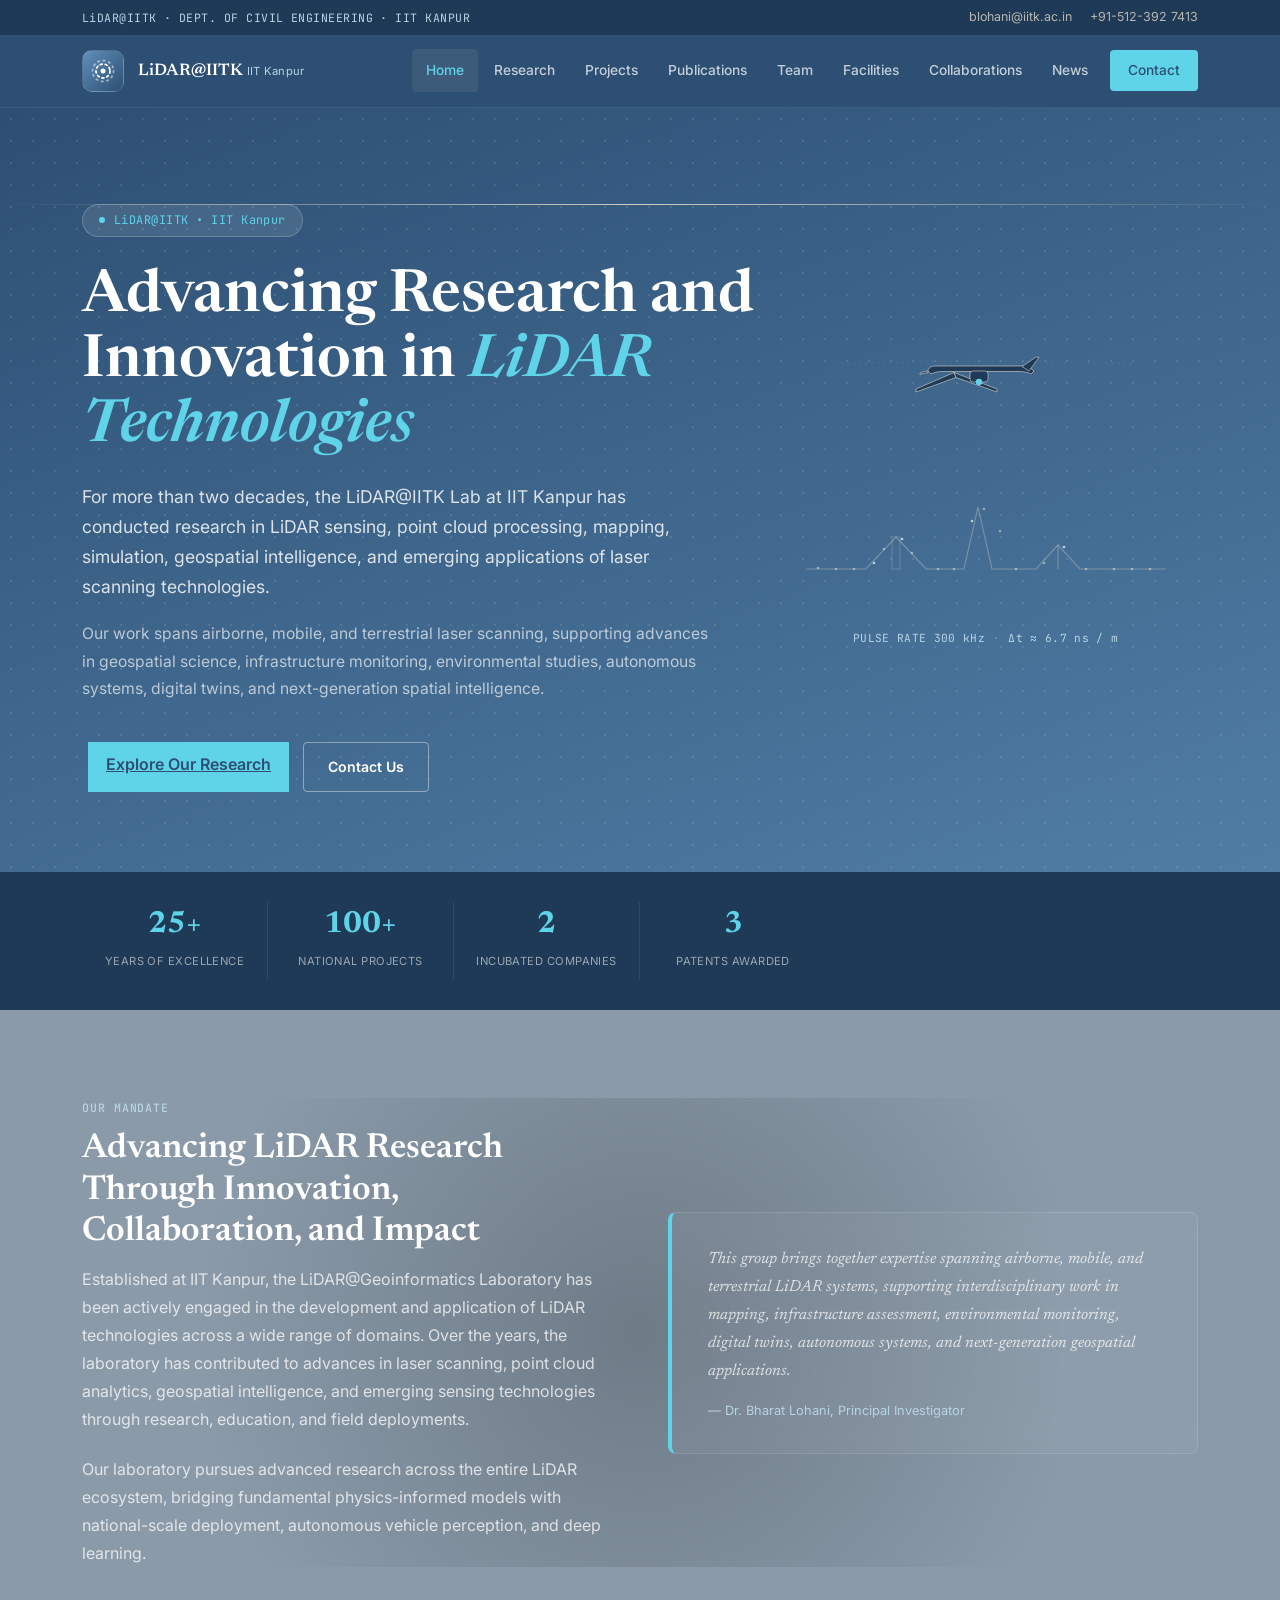
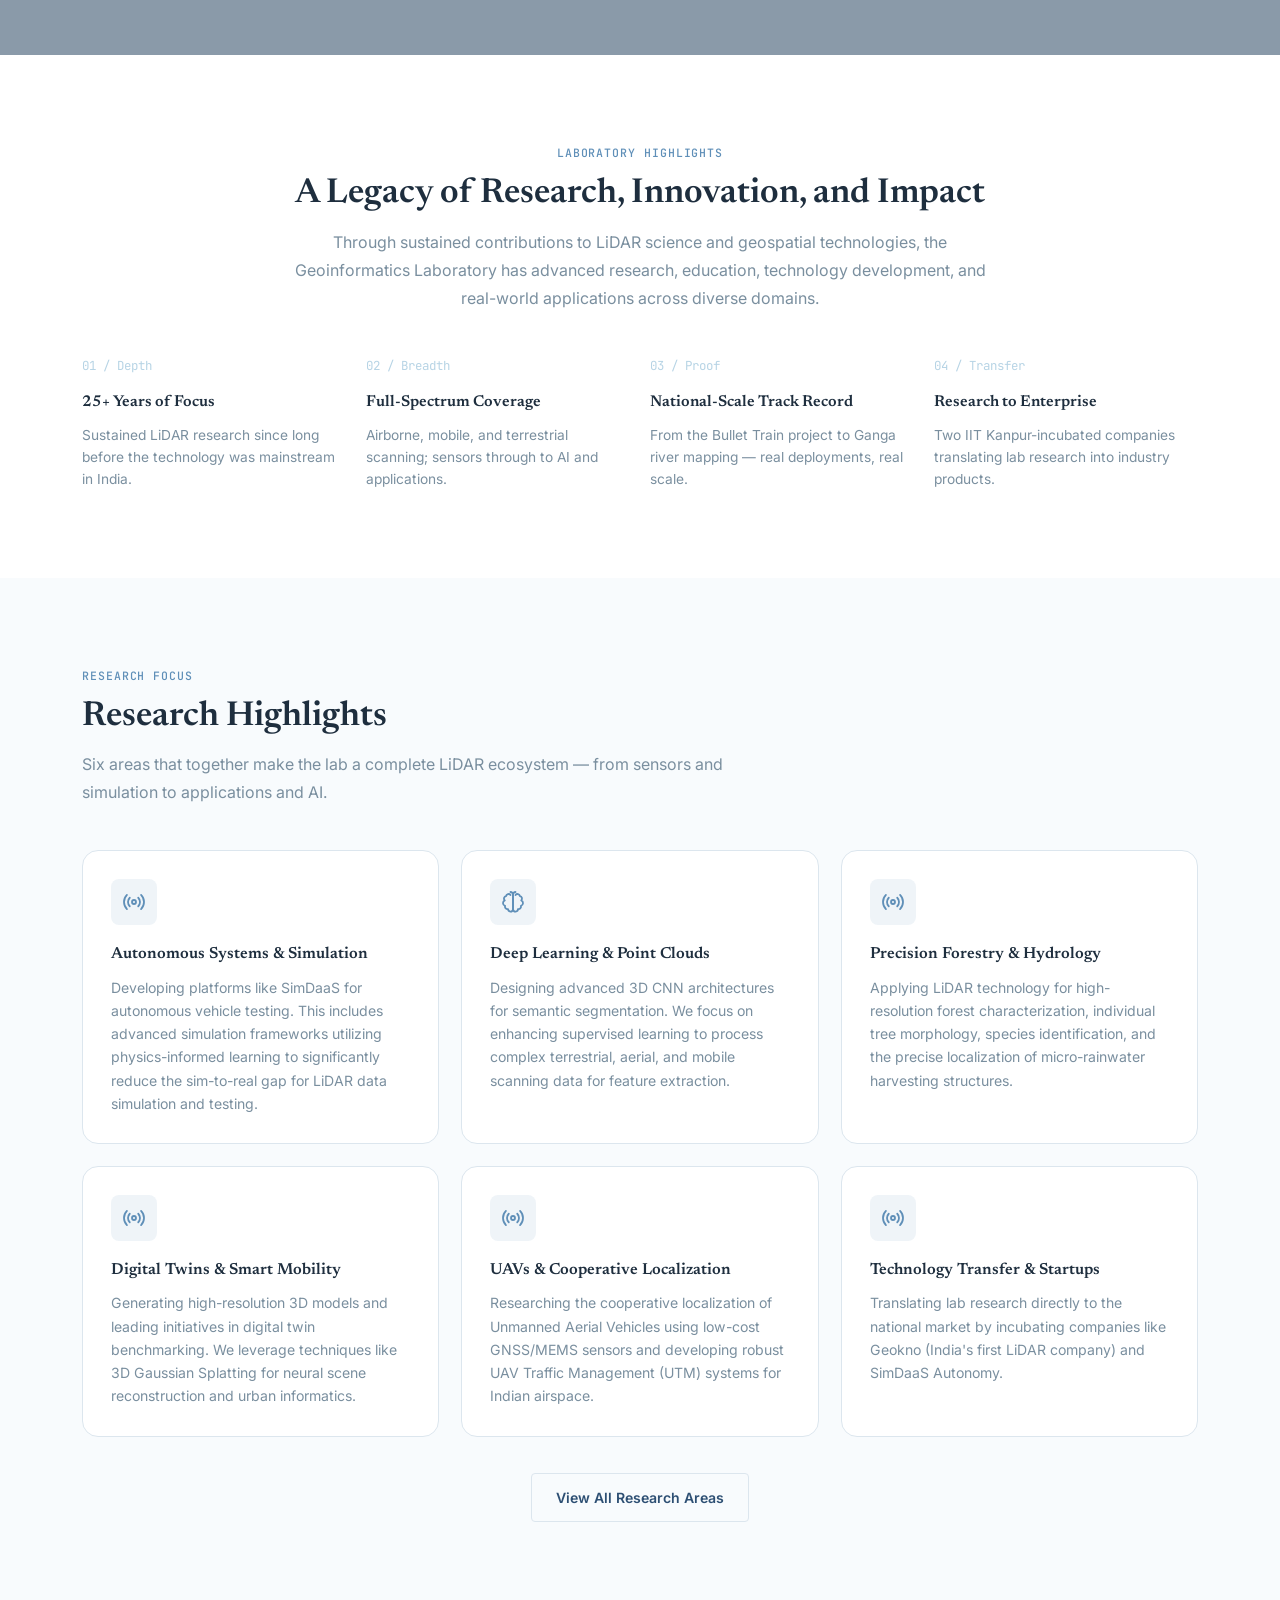
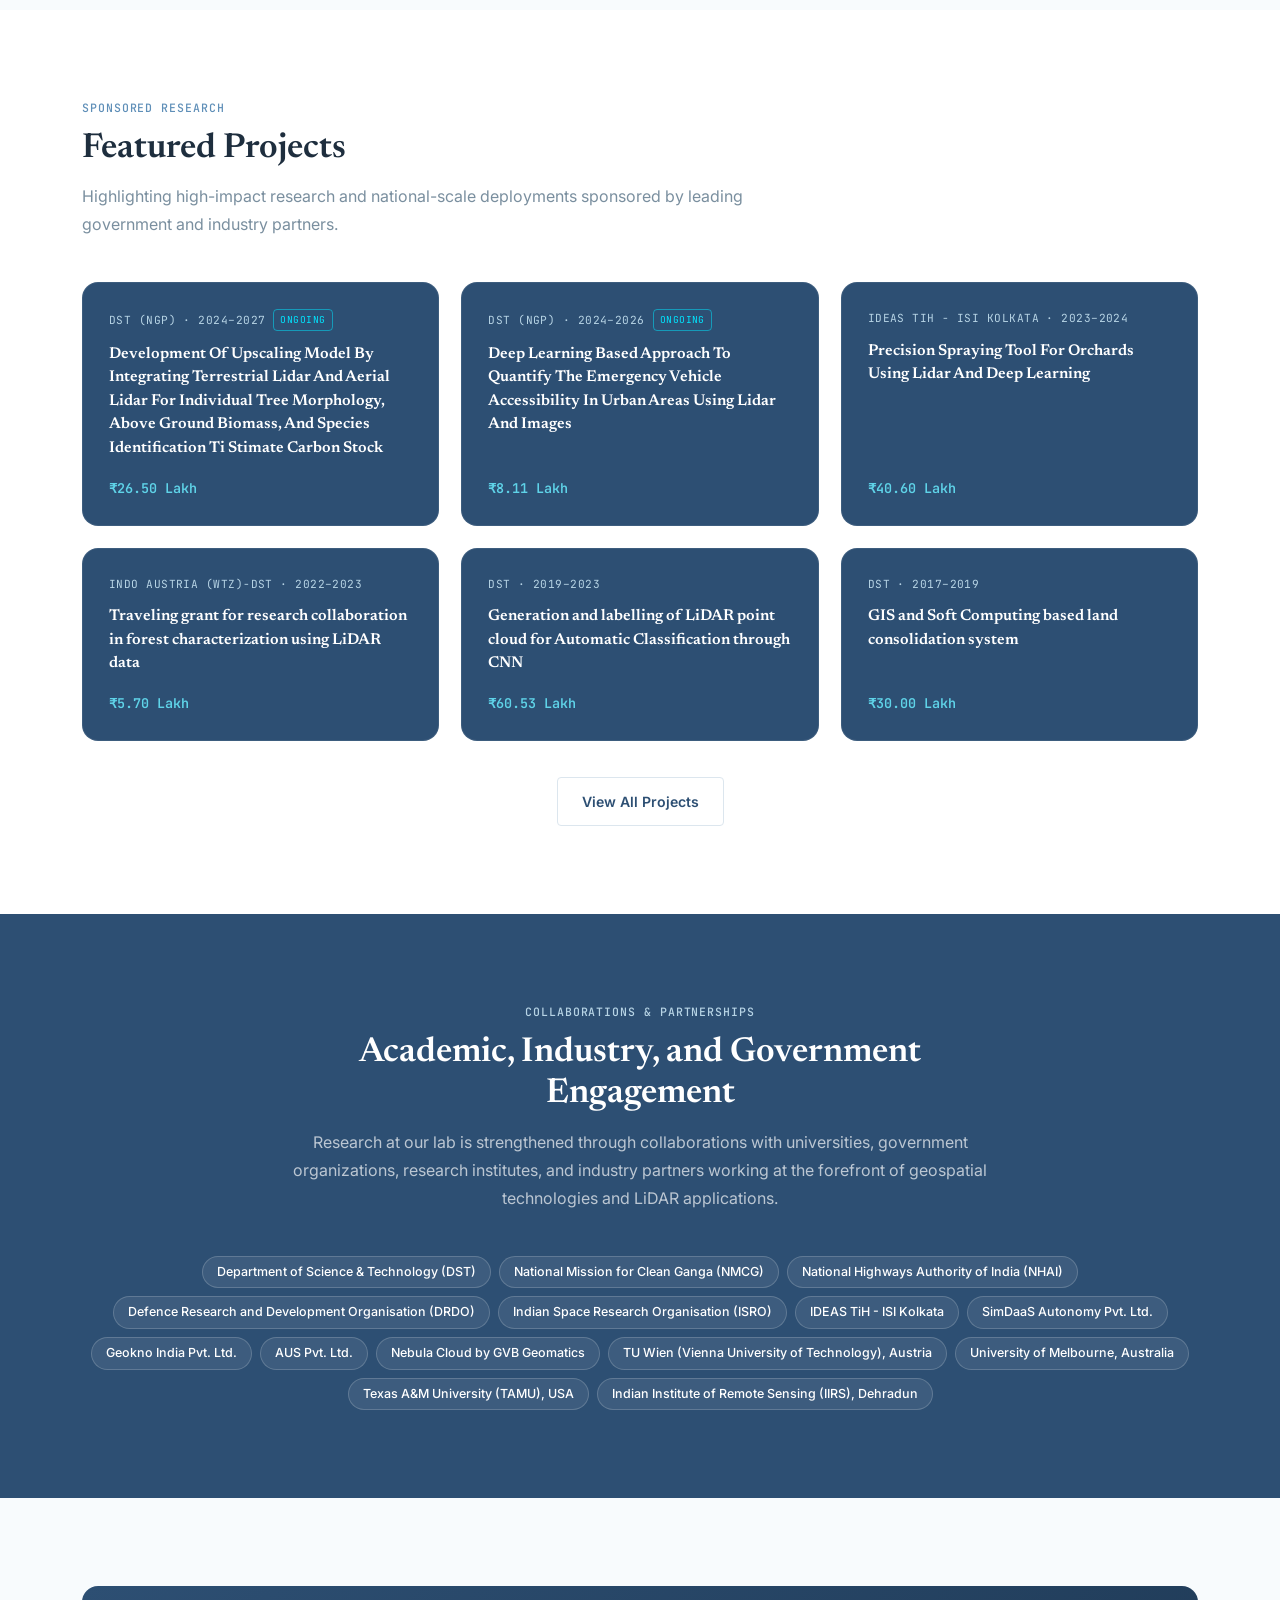
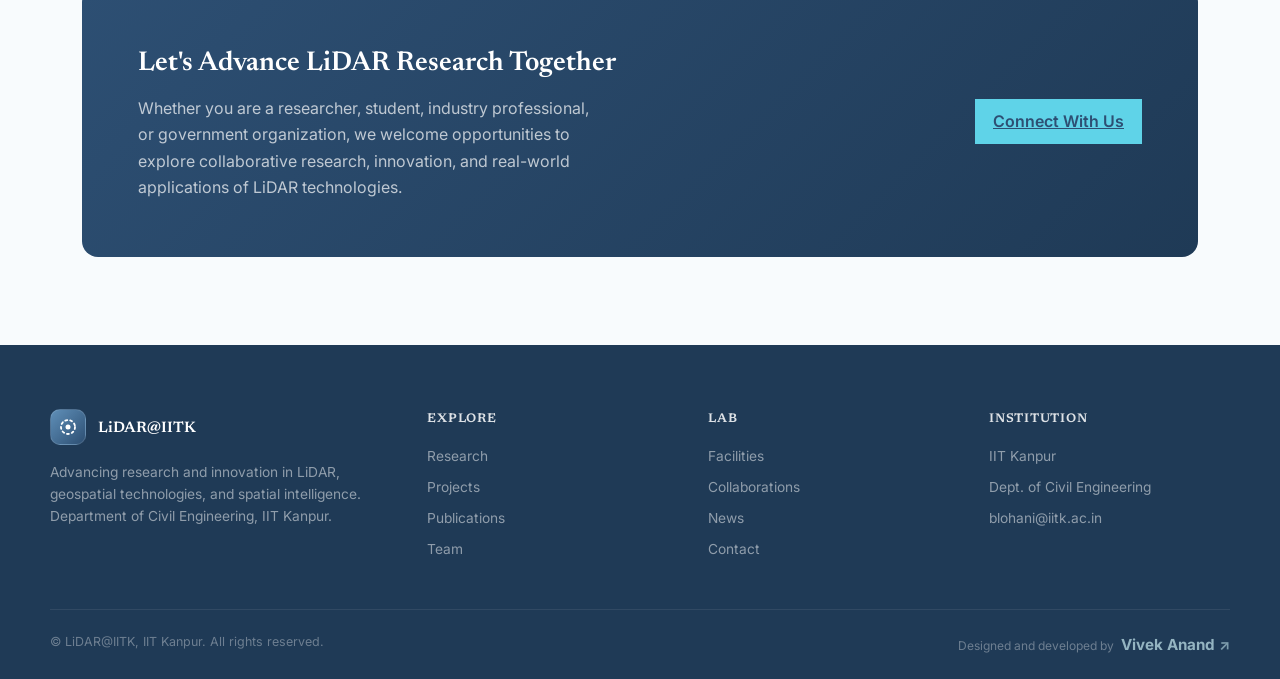
==== commit 476cb33a: "Add files via upload" ====
--- a/index.html
+++ b/index.html
@@ -3,8 +3,8 @@
 <head>
 <meta charset="UTF-8">
 <meta name="viewport" content="width=device-width, initial-scale=1.0">
-<title>LiDAR@Geoinformatics Laboratory | Department of Civil Engineering | IIT Kanpur</title>
-<meta name="description" content="LiDAR@Geoinformatics Laboratory is a research group within the Geoinformatics Specialization, IIT Kanpur, advancing research in LiDAR sensing, geospatial science, point cloud analytics, mapping, digital twins, and spatial intelligence applications.">
+<title>LiDAR@IITK | Department of Civil Engineering | IIT Kanpur</title>
+<meta name="description" content="LiDAR@IITK is a research group within the Geoinformatics Specialization, IIT Kanpur, advancing research in LiDAR sensing, geospatial science, point cloud analytics, mapping, digital twins, and spatial intelligence applications.">
 <link rel="preconnect" href="https://fonts.googleapis.com">
 <link rel="preconnect" href="https://fonts.gstatic.com" crossorigin>
 <link rel="stylesheet" href="css/style.css">
@@ -53,7 +53,7 @@
   .lidar-mast { stroke: rgba(234,224,207,0.35); stroke-width: 1.5; }
 
   .lidar-beam {
-    stroke: var(--sand);
+    stroke: var(--orange);
     stroke-width: 1.1;
     stroke-linecap: round;
     transform-origin: 183px 51px;
@@ -118,13 +118,13 @@
     100% { opacity: 0; }
   }
 
-  .lidar-terrain { fill: none; stroke: rgba(234,224,207,0.3); stroke-width: 1.2; }
+  .lidar-terrain { fill:  none; stroke: rgba(234,224,207,0.3); stroke-width: 1.2; }
   .lidar-point { fill: rgba(234,224,207,0.55); }
   .lidar-point.bright { fill: var(--mist); }
 
   .lidar-caption {
     margin-top: 18px; text-align: center;
-    font-family: var(--f-mono); font-size: 0.7rem; color: rgba(255,255,255,0.45);
+    font-family: var(--f-mono); font-size: 0.7rem; color: var(--mist);
     letter-spacing: 0.03em;
   }
   .lidar-caption .sep { margin: 0 8px; color: rgba(255,255,255,0.25); }
@@ -173,7 +173,7 @@
 
 <div class="topbar">
   <div class="container">
-    <span class="topbar-tag">LiDAR@Geoinformatics Laboratory · DEPT. OF CIVIL ENGINEERING · IIT KANPUR</span>
+    <span class="topbar-tag">LiDAR@IITK · DEPT. OF CIVIL ENGINEERING · IIT KANPUR</span>
     <div class="topbar-links">
       <a href="mailto:blohani@iitk.ac.in">blohani@iitk.ac.in</a>
       <a href="tel:+915123927413">+91-512-392 7413</a>
@@ -192,7 +192,7 @@
         </svg>
       </span>
       <span class="brand-text">
-        <span class="b1">LiDAR@Geoinformatics Laboratory</span>
+        <span class="b1">LiDAR@IITK</span>
         <span class="b2">IIT Kanpur</span>
       </span>
     </a>
@@ -234,14 +234,14 @@
       <div class="hero-inner">
         <div class="hero-eyebrow">
           <span class="dot"></span>
-          LiDAR@Geoinformatics Laboratory • IIT Kanpur
+          LiDAR@IITK • IIT Kanpur
         </div>
         <h1>
         Advancing Research and Innovation in
         <span class="accent">LiDAR Technologies</span>
         </h1>
         <p class="hero-sub">
-        For more than two decades, the LiDAR@Geoinformatics Laboratory at IIT Kanpur has conducted research in LiDAR sensing, point cloud processing, mapping, simulation, geospatial intelligence, and emerging applications of laser scanning technologies.
+        For more than two decades, the LiDAR@IITK Lab at IIT Kanpur has conducted research in LiDAR sensing, point cloud processing, mapping, simulation, geospatial intelligence, and emerging applications of laser scanning technologies.
         </p>
         <p class="hero-tagline2">
         Our work spans airborne, mobile, and terrestrial laser scanning, supporting advances in geospatial science, infrastructure monitoring, environmental studies, autonomous systems, digital twins, and next-generation spatial intelligence.
@@ -485,7 +485,7 @@
               <circle cx="12" cy="12" r="7" stroke-dasharray="2 3"/>
             </svg>
           </span>
-          <span class="brand-text"><span class="b1" style="font-size:0.95rem;">LiDAR@Geoinformatics Laboratory</span></span>
+          <span class="brand-text"><span class="b1" style="font-size:0.95rem;">LiDAR@IITK</span></span>
         </div>
         <p>Advancing research and innovation in LiDAR, geospatial technologies, and spatial intelligence. Department of Civil Engineering, IIT Kanpur.</p>
       </div>
@@ -513,7 +513,7 @@
   </div>
   <div class="container footer-bottom">
     <span>
-        © LiDAR@Geoinformatics Laboratory, IIT Kanpur. All rights reserved.
+        © LiDAR@IITK, IIT Kanpur. All rights reserved.
     </span>
 
     <span class="footer-credit">
--- a/css/style.css
+++ b/css/style.css
@@ -4,54 +4,58 @@
    ============================================================ */
 
 @import url('https://fonts.googleapis.com/css2?family=Newsreader:ital,opsz,wght@0,6..72,400;0,6..72,500;0,6..72,600;0,6..72,700;1,6..72,400&family=Inter:wght@400;500;600;700&family=JetBrains+Mono:wght@400;500&display=swap');
+
 :root {
-
-  --navy:        #213448;
-  --navy-deep:   #18283a;
-  --steel:       #547792;
-  --mist:        #94B4C1;
-  --sand:        #c75b2a;
-
-  --accent:      #5FD3E8;
-
-  --ink:         #16222e;
-  --body:        #465766;
-  --muted:       #768696;
-
-  --line:        #d8e1e8;
-  --line-soft:   #edf2f5;
-
-  --white:       #ffffff;
-  --off-white:   #fafbfd;
-  --paper:       #f4f7f9;
-
-  --navy-05:     rgba(33,52,72,.05);
-  --navy-08:     rgba(33,52,72,.08);
-  --navy-12:     rgba(33,52,72,.12);
-
-  --steel-10:    rgba(84,119,146,.10);
-  --steel-15:    rgba(84,119,146,.15);
-
-  --mist-20:     rgba(148,180,193,.20);
-
-  --ok:          #3f7a5c;
-  --ok-bg:       #e7f1ea;
-
-  --f-display:'Newsreader',Georgia,serif;
-  --f-body:'Inter',system-ui,sans-serif;
-  --f-mono:'JetBrains Mono',monospace;
-
-  --r-sm:4px;
-  --r:8px;
-  --r-lg:16px;
-
-  --shadow-sm:0 1px 2px rgba(22,34,46,.06);
-  --shadow:0 4px 16px rgba(22,34,46,.08);
-  --shadow-lg:0 12px 36px rgba(22,34,46,.14);
-
-  --max:1180px;
-}
-
+  /* ── Brand palette (fixed) ── */
+  --navy:        #2D4F73;
+  --navy-deep:   #1F3A56;
+  --steel:       #5F8FB8;
+  --mist:        #B7D4E5;
+  --sand:        #5FD3E8;
+  --sand-deep:   #E8EEF3;
+  --orange:      #c75b2a;
+
+  /* ── Derived neutrals ── */
+  --ink:         #1E2E3E;
+  --body:        #4D6478;
+  --muted:       #7A8F9F;
+  --line:        #DCE6EE;
+  --line-soft:   #EDF3F7;
+  --white:       #FFFFFF;
+  --off-white:   #FCFDFE;
+  --paper:       #F8FBFD;
+
+  /* ── Tints of brand colours (for backgrounds / pills) ── */
+  --navy-05:     rgba(45,79,115,0.05);
+  --navy-08:     rgba(45,79,115,0.08);
+  --navy-12:     rgba(45,79,115,0.12);
+
+  --steel-10:    rgba(95,143,184,0.10);
+  --steel-15:    rgba(95,143,184,0.15);
+
+  --mist-20:     rgba(183,212,229,0.20);
+
+  --sand-40:     rgba(246,248,250,0.4);
+
+  --ok:          #3F7A5C;
+  --ok-bg:       #E7F1EA;
+
+  /* ── Type ── */
+  --f-display: 'Newsreader', Georgia, serif;
+  --f-body: 'Inter', system-ui, -apple-system, sans-serif;
+  --f-mono: 'JetBrains Mono', 'SF Mono', monospace;
+
+  /* ── Geometry ── */
+  --r-sm: 4px;
+  --r: 8px;
+  --r-lg: 16px;
+
+  --shadow-sm: 0 1px 2px rgba(22,34,46,0.06), 0 1px 3px rgba(22,34,46,0.04);
+  --shadow:    0 4px 16px rgba(22,34,46,0.08);
+  --shadow-lg: 0 12px 36px rgba(22,34,46,0.14);
+
+  --max: 1180px;
+}
 
 @media (prefers-reduced-motion: reduce) {
   *, *::before, *::after { animation-duration: 0.001ms !important; animation-iteration-count: 1 !important; transition-duration: 0.001ms !important; scroll-behavior: auto !important; }
@@ -151,20 +155,12 @@
 }
 .nav-links a:hover { color: var(--white); background: rgba(255,255,255,0.07); }
 .nav-links a.active { color: var(--sand); background: rgba(234,224,207,0.08); }
-.nav-cta{
-  background: var(--steel);
-  color: white;
-  padding: 10px 18px;
-  border-radius: 999px;
-  text-decoration: none;
-  font-weight: 600;
-  transition: all .25s ease;
-}
-
-.nav-cta:hover{
-  background: var(--navy);
-  transform: translateY(-2px);
-}
+.nav-cta {
+  margin-left: 6px;
+  background: var(--sand); color: var(--navy) !important;
+  font-weight: 600; padding: 9px 18px !important;
+}
+.nav-cta:hover { background: var(--white); }
 
 .nav-toggle {
   display: none; background: none; border: none; cursor: pointer;
@@ -263,17 +259,8 @@
   transition: transform 0.15s, box-shadow 0.15s, background 0.15s, color 0.15s, border-color .15s;
 }
 .btn:hover { transform: translateY(-1px); }
-.btn-primary{
-  background: var(--steel);
-  color: var(--white);
-  border: none;
-}
-
-.btn-primary:hover{
-  background: var(--navy);
-  color: var(--white);
-  box-shadow: var(--shadow);
-}
+.btn-primary { background: var(--sand); color: var(--navy); }
+.btn-primary:hover { background: var(--white); box-shadow: var(--shadow); }
 .btn-dark { background: var(--navy); color: var(--white); }
 .btn-dark:hover { background: var(--navy-deep); box-shadow: var(--shadow); }
 .btn-outline { background: transparent; color: var(--white); border: 1.5px solid rgba(255,255,255,0.4); }
@@ -517,7 +504,7 @@
   .has-bg-video .mission-quote {
     background: rgba(255, 255, 255, 0.04);
     border: 1px solid rgba(255, 255, 255, 0.12);
-    border-left: 4px solid var(--steel);
+    border-left: 4px solid var(--sand);
     color: var(--white);
     backdrop-filter: blur(12px);
     -webkit-backdrop-filter: blur(12px);
